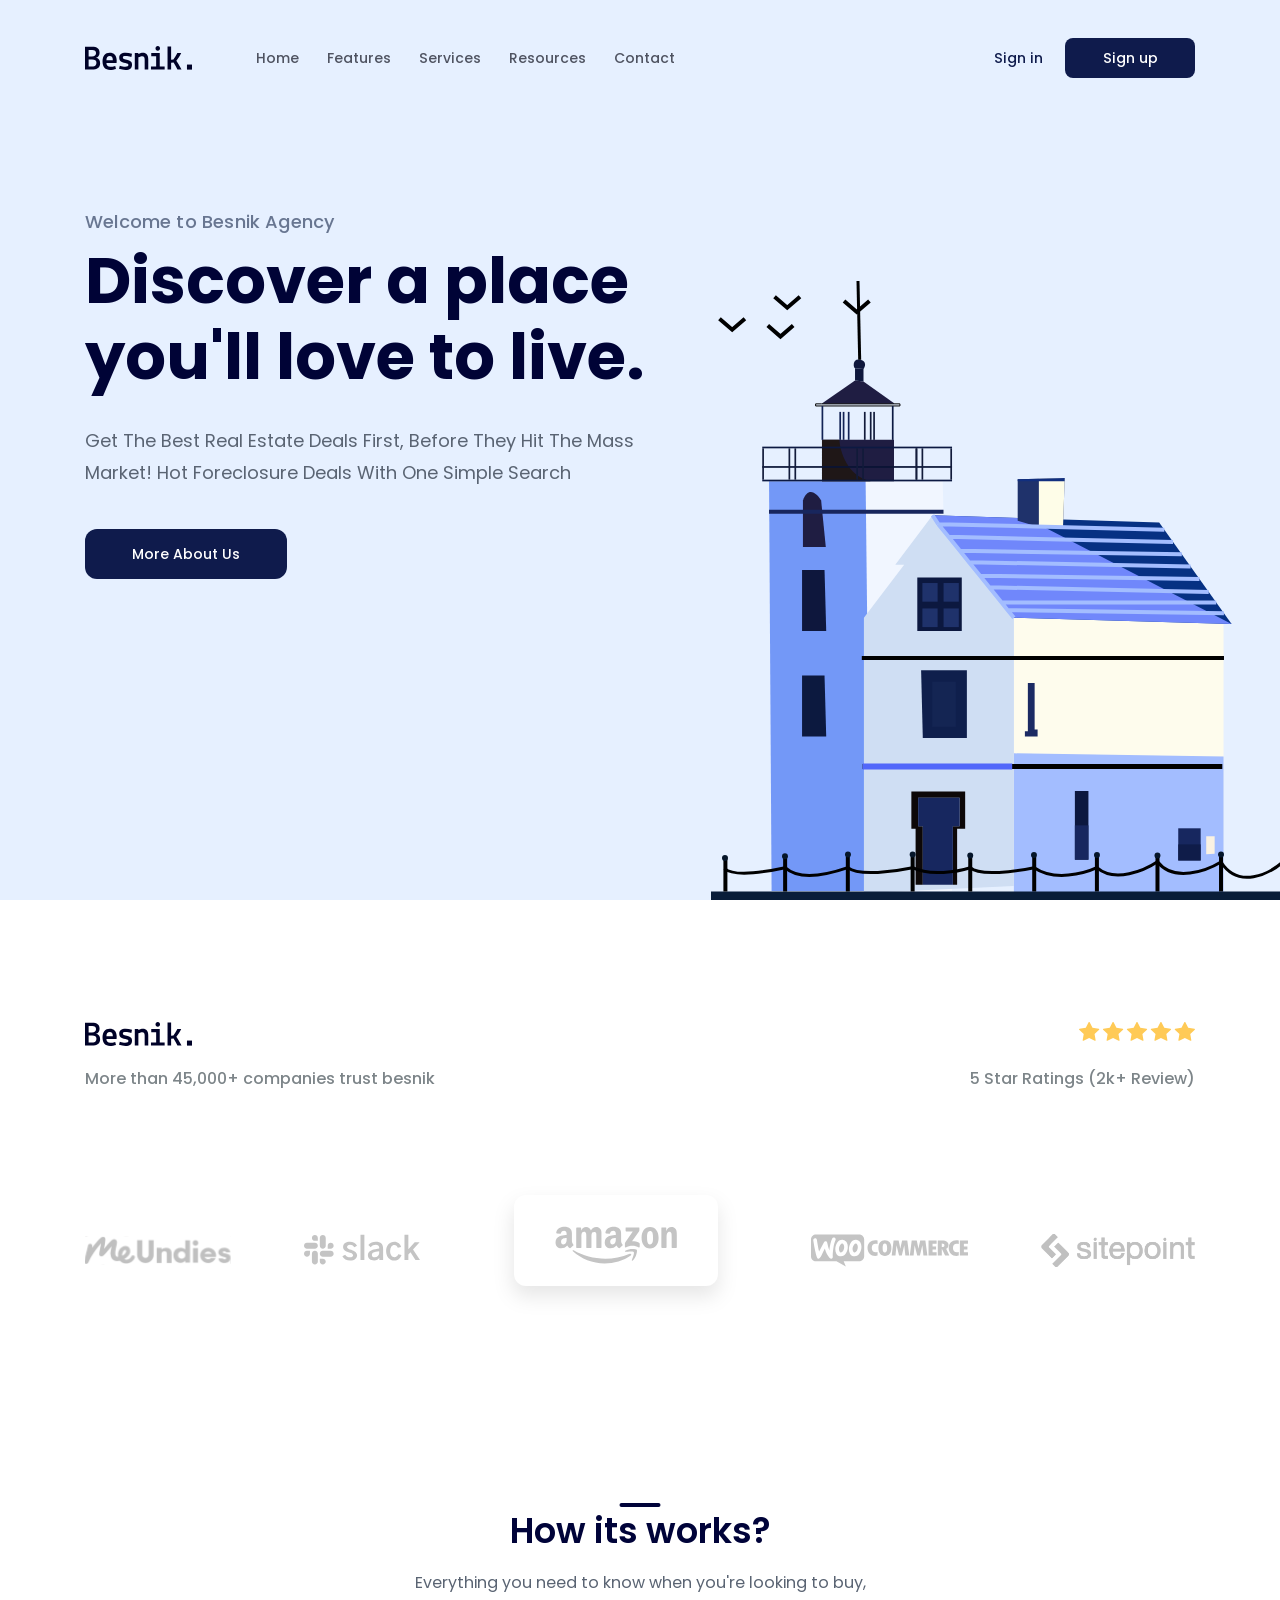
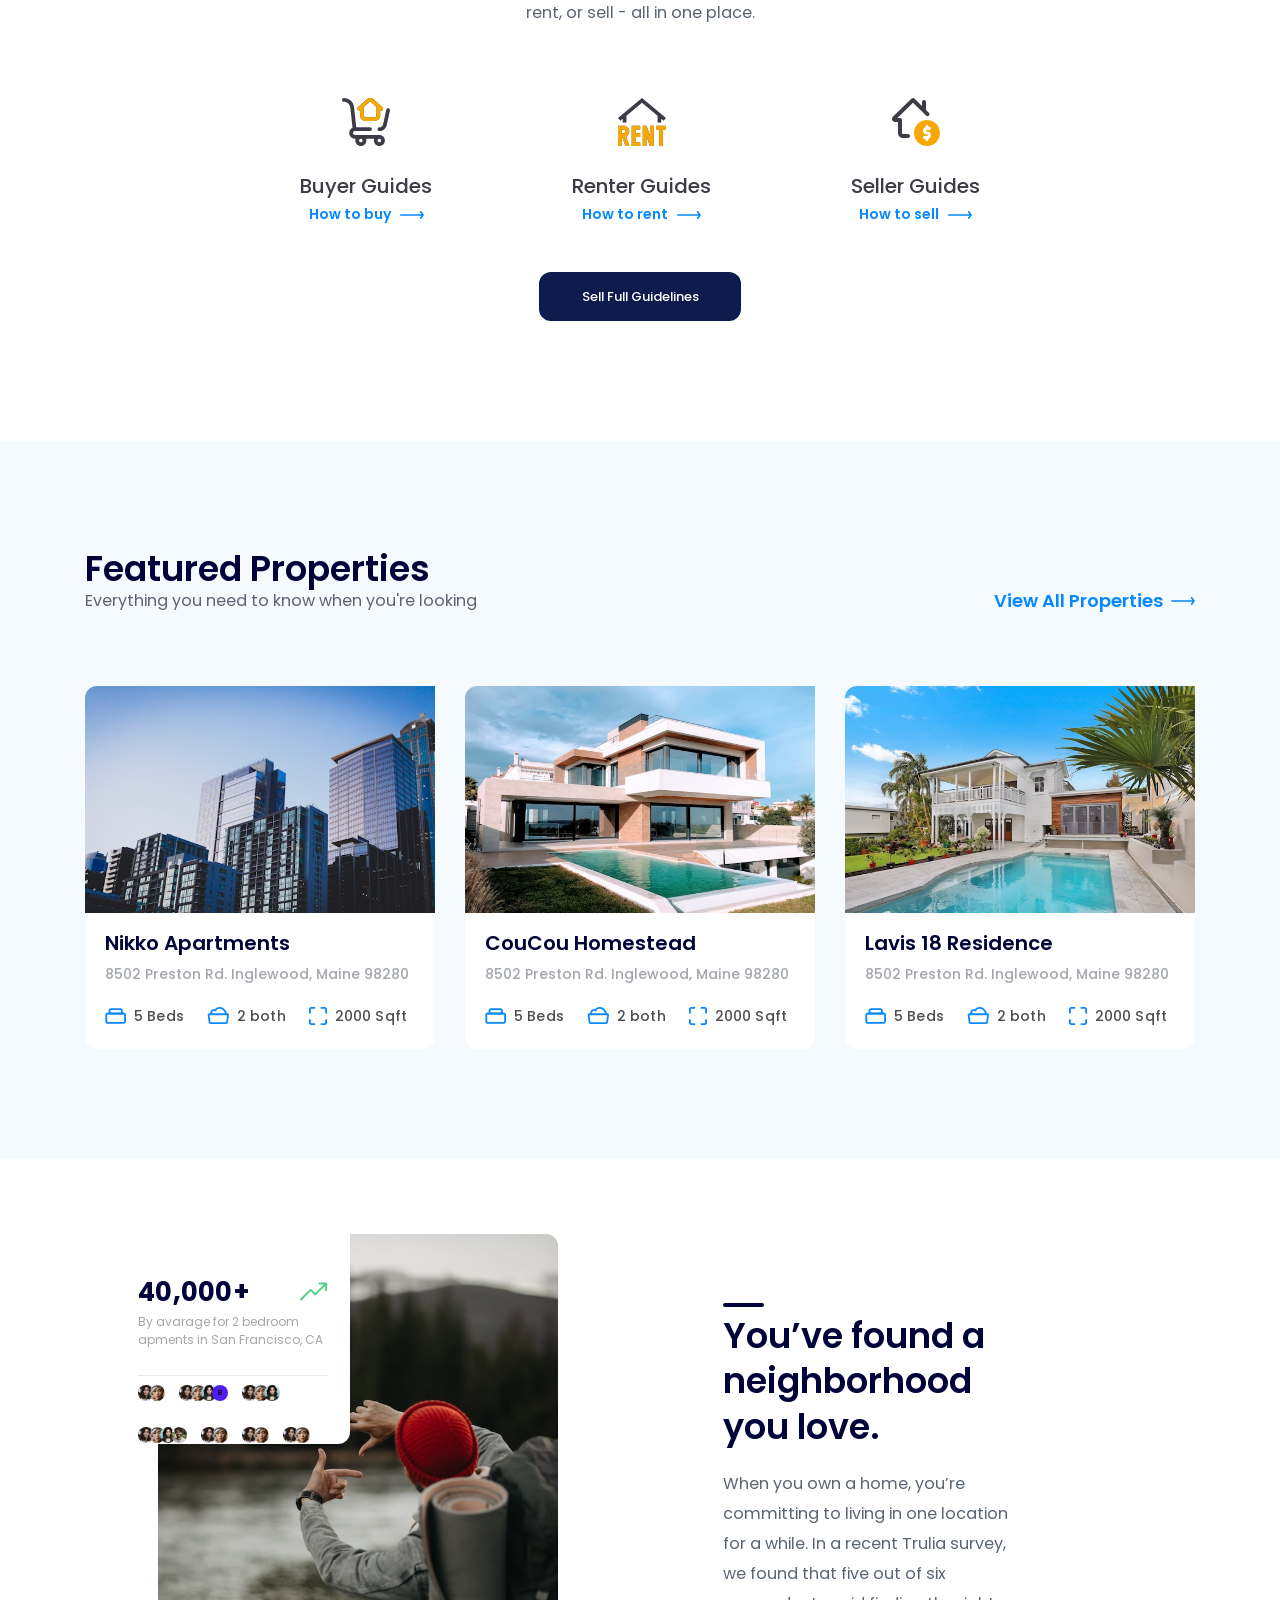
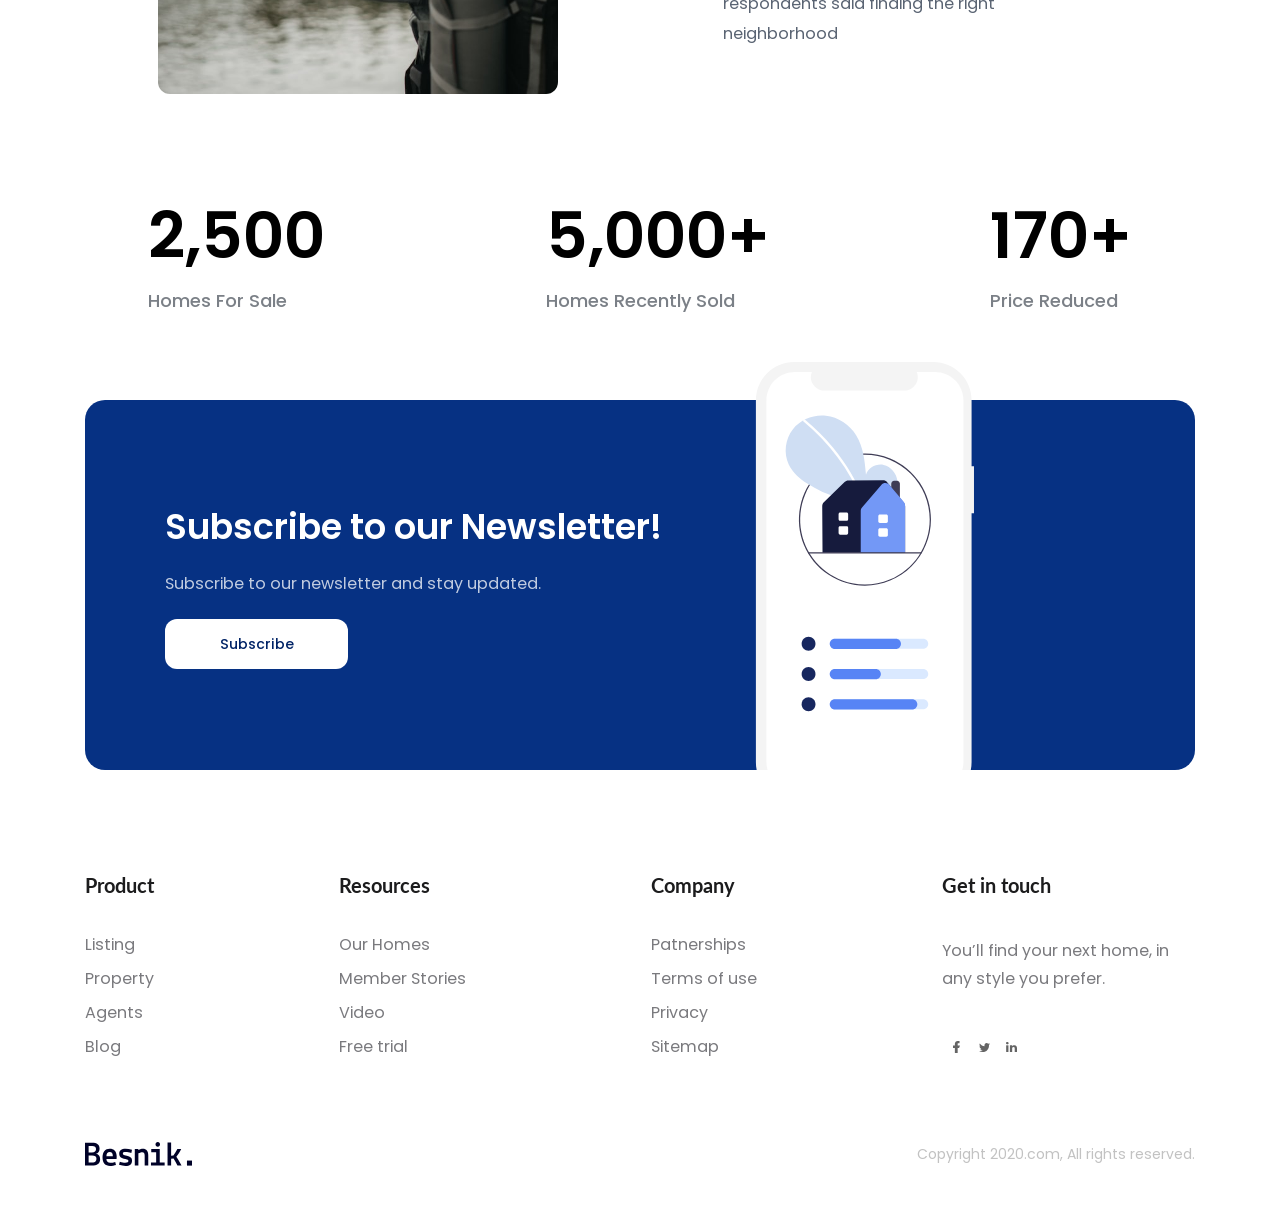
==== index.html @ aab3922f "first commit" ====
<!DOCTYPE html>
<html lang="en">
  <head>
    <meta charset="UTF-8" />
    <meta name="viewport" content="width=device-width, initial-scale=1.0" />
    <title>Project01</title>
    <!-- Reset CSS -->
    <link rel="stylesheet" href="./assets/css/reset.css" />
    <!-- Embed fonts -->
    <link rel="preconnect" href="https://fonts.googleapis.com" />
    <link rel="preconnect" href="https://fonts.gstatic.com" crossorigin />
    <link
      href="https://fonts.googleapis.com/css2?family=Lato:wght@700&display=swap"
      rel="stylesheet"
    />
    <link rel="stylesheet" href="./assets/fonts/stylesheet.css" />
    <!-- Styles -->
    <link rel="stylesheet" href="./assets/css/styles.css" />
  </head>
  <body>
    <main style>
      <!-- header -->
      <header class="header">
        <div class="content">
          <nav class="navbar">
            <!-- Logo -->
            <img src="./assets/img/logo.svg" alt="Besnik." />
            <!-- Navigation -->
            <ul>
              <li><a href="#!">Home</a></li>
              <li><a href="#!">Features</a></li>
              <li><a href="#!">Services</a></li>
              <li><a href="#!">Resources</a></li>
              <li><a href="#!">Contact</a></li>
            </ul>
            <!-- Action -->
            <div class="action">
              <a href="#!" class="action-link">Sign in</a>
              <a href="#!" class="btn action-btn">Sign up</a>
            </div>
          </nav>
          <div class="hero">
            <div class="info">
              <p class="sub-title">Welcome to Besnik Agency</p>
              <h1 class="title">Discover a place you'll love to live.</h1>
              <p class="desc">
                get the best real estate deals first, before they hit the mass
                market! Hot foreclosure deals with one simple search
              </p>
              <!-- call to action -->
              <a href="#!" class="btn hero-cta">More About Us</a>
            </div>
            <img
              src="assets/img/house illustration.svg"
              alt="Discover a place you'll love to live."
              class="hero-img"
            />
          </div>
        </div>
      </header>
      <!-- Clients -->
      <div class="clients">
        <div class="content">
          <div class="row">
            <!-- Logo -->
            <img src="assets/img/logo.svg" alt="Bensik." />

            <!-- Stars -->
            <div class="stars">
              <img src="assets/img/Star.svg" alt="Star" />
            </div>
          </div>
          <div class="row row-desc">
            <p class="desc">More than 45,000+ companies trust besnik</p>
            <p class="desc">5 Star Ratings (2k+ Review)</p>
          </div>
          <div class="images">
            <img src="assets/img/client-1.svg" alt="client 1" />
            <img src="assets/img/client-2.svg" alt="client 2" />
            <img src="assets/img/client-3.svg" alt="client 3" />
            <img src="assets/img/client-4.svg" alt="client 4" />
            <img src="assets/img/client-5.svg" alt="client 5" />
          </div>
        </div>
      </div>
      <!-- Guides -->
      <div class="guides">
        <div class="content">
          <h2 class="sub-title">How its works?</h2>
          <p class="desc">
            Everything you need to know when you're looking to buy, rent, or
            sell - all in one place.
          </p>
          <!-- List guides -->
          <ul class="list-guide">
            <li class="guide-item">
              <img src="assets/img/buyer.svg" alt="Buyer" class="icon" />
              <h3 class="title">Buyer Guides</h3>
              <a href="" class="link">
                <span>How to buy</span>
                <img
                  src="assets/img/arrow-right.svg"
                  alt="Arrow right"
                  class="arrow"
                />
              </a>
            </li>
            <li class="guide-item">
              <img src="assets/img/renter.svg" alt="Renter" class="icon" />
              <h3 class="title">Renter Guides</h3>
              <a href="" class="link">
                <span>How to rent</span>
                <img
                  src="assets/img/arrow-right.svg"
                  alt="Arrow right"
                  class="arrow"
                />
              </a>
            </li>
            <li class="guide-item">
              <img src="assets/img/seller.svg" alt="Seller" class="icon" />
              <h3 class="title">Seller Guides</h3>
              <a href="" class="link">
                <span>How to sell</span>
                <img
                  src="assets/img/arrow-right.svg"
                  alt="Arrow right"
                  class="arrow"
                />
              </a>
            </li>
          </ul>
          <!-- call to action -->
          <div class="guide-cta">
            <a href="#!" class="btn">Sell Full Guidelines</a>
          </div>
        </div>
      </div>
      <!-- Featured -->
      <div class="feature">
        <div class="content">
          <header>
            <h2 class="sub-title">Featured Properties</h2>
            <div class="row">
              <p class="desc">
                Everything you need to know when you're looking
              </p>
              <a href="#!" class="link">
                <span>View All Properties</span>
                <img
                  src="assets/img/arrow-right.svg"
                  alt="Arrow right"
                  class="arrow"
                />
              </a>
            </div>
          </header>
          <div class="list">
            <!-- Featured item 1 -->
            <div class="item">
              <a href="#!">
                <img
                  src="assets/img/feature-1.jpg"
                  alt="Nikko Apartments"
                  class="thumb"
                />
              </a>
              <div class="body">
                <h3 class="title"><a href="#!">Nikko Apartments</a></h3>
                <p class="desc">8502 Preston Rd. Inglewood, Maine 98280</p>
                <div class="info">
                  <img src="assets/img/beds.svg" alt="" class="icon" />
                  <span class="label">5 Beds </span>

                  <img src="assets/img/boths.svg" alt="" class="icon" />
                  <span class="label">2 both </span>

                  <img src="assets/img/sqft.svg" alt="" class="icon" />
                  <span class="label">2000 Sqft </span>
                </div>
              </div>
            </div>
            <!-- Featured item 2 -->
            <div class="item">
              <a href="#!">
                <img
                  src="assets/img/feature-2.jpg"
                  alt="CouCou Homestead"
                  class="thumb"
                />
              </a>
              <div class="body">
                <h3 class="title"><a href="line-clamp">CouCou Homestead</a></h3>
                <p class="desc line-clamp" style="--line-clamp: 3">
                  8502 Preston Rd. Inglewood, Maine 98280
                </p>
                <div class="info">
                  <img src="assets/img/beds.svg" alt="" class="icon" />
                  <span class="label">5 Beds </span>

                  <img src="assets/img/boths.svg" alt="" class="icon" />
                  <span class="label">2 both </span>

                  <img src="assets/img/sqft.svg" alt="" class="icon" />
                  <span class="label">2000 Sqft </span>
                </div>
              </div>
            </div>
            <!-- Featured item 3 -->
            <div class="item">
              <a href="#!">
                <img
                  src="assets/img/feature-3.jpg"
                  alt="Lavis 18 Residence"
                  class="thumb"
                />
              </a>
              <div class="body">
                <h3 class="title"><a href="#!">Lavis 18 Residence</a></h3>
                <p class="desc">8502 Preston Rd. Inglewood, Maine 98280</p>
                <div class="info">
                  <img src="assets/img/beds.svg" alt="" class="icon" />
                  <span class="label">5 Beds </span>

                  <img src="assets/img/boths.svg" alt="" class="icon" />
                  <span class="label">2 both </span>

                  <img src="assets/img/sqft.svg" alt="" class="icon" />
                  <span class="label">2000 Sqft </span>
                </div>
              </div>
            </div>
          </div>
        </div>
      </div>
      <!-- Stats -->
      <div class="stats">
        <div class="content">
          <div class="row">
            <div class="img-block">
              <img
                class="image"
                src="assets/img/stats-img.jpg"
                alt="You’ve found a neighborhood you love."
              />

              <!-- Trend -->
              <div class="stats-trend">
                <div class="row">
                  <strong class="value">40,000+</strong>
                  <img
                    src="./assets/img/arrow-trend-up.svg"
                    alt=""
                    class="icon"
                  />
                </div>
                <p class="desc">
                  By avarage for 2 bedroom apments in San Francisco, CA
                </p>
                <div class="separate">
                  <div class="avatar-block">
                    <div class="avatar-group">
                      <img
                        src="assets/img/avatar-1.jpg"
                        alt=""
                        class="avatar"
                      />
                      <img
                        src="assets/img/avatar-2.jpg"
                        alt=""
                        class="avatar"
                      />
                    </div>
                    <div class="avatar-group">
                      <img
                        src="assets/img/avatar-1.jpg"
                        alt=""
                        class="avatar"
                      />
                      <img
                        src="assets/img/avatar-2.jpg"
                        alt=""
                        class="avatar"
                      />
                      <img
                        src="assets/img/avatar-3.jpg"
                        alt=""
                        class="avatar"
                      />
                      <div class="avatar avatar-1">B</div>
                    </div>
                    <div class="avatar-group">
                      <img
                        src="assets/img/avatar-1.jpg"
                        alt=""
                        class="avatar"
                      />
                      <img
                        src="assets/img/avatar-2.jpg"
                        alt=""
                        class="avatar"
                      />
                      <img
                        src="assets/img/avatar-3.jpg"
                        alt=""
                        class="avatar"
                      />
                    </div>
                    <div class="avatar-group">
                      <img
                        src="assets/img/avatar-1.jpg"
                        alt=""
                        class="avatar"
                      />
                      <img
                        src="assets/img/avatar-2.jpg"
                        alt=""
                        class="avatar"
                      />
                      <img
                        src="assets/img/avatar-3.jpg"
                        alt=""
                        class="avatar"
                      />
                      <img
                        src="assets/img/avatar-4.jpg"
                        alt=""
                        class="avatar"
                      />
                    </div>
                    <div class="avatar-group">
                      <img
                        src="assets/img/avatar-1.jpg"
                        alt=""
                        class="avatar"
                      />
                      <img
                        src="assets/img/avatar-2.jpg"
                        alt=""
                        class="avatar"
                      />
                    </div>
                    <div class="avatar-group">
                      <img
                        src="assets/img/avatar-1.jpg"
                        alt=""
                        class="avatar"
                      />
                      <img
                        src="assets/img/avatar-2.jpg"
                        alt=""
                        class="avatar"
                      />
                    </div>
                    <div class="avatar-group">
                      <img
                        src="assets/img/avatar-1.jpg"
                        alt=""
                        class="avatar"
                      />
                      <img
                        src="assets/img/avatar-2.jpg"
                        alt=""
                        class="avatar"
                      />
                    </div>
                  </div>
                </div>
              </div>
            </div>
            <div class="info">
              <h2 class="sub-title">You’ve found a neighborhood you love.</h2>
              <p class="desc">
                When you own a home, you’re committing to living in one location
                for a while. In a recent Trulia survey, we found that five out
                of six respondents said finding the right neighborhood
              </p>
            </div>
          </div>
          <div class="row row-qty">
            <div class="qty-item">
              <strong class="qty">2,500</strong>
              <p class="qty-desc">Homes For Sale</p>
            </div>
            <div class="qty-item">
              <strong class="qty">5,000+</strong>
              <p class="qty-desc">Homes Recently Sold</p>
            </div>
            <div class="qty-item">
              <strong class="qty">170+</strong>
              <p class="qty-desc">Price Reduced</p>
            </div>
          </div>
        </div>
      </div>
      <!-- Subscription -->
      <div class="subscription">
        <div class="content">
          <div class="body">
            <div class="info">
              <h2 class="sub-title line-clamp">Subscribe to our Newsletter!</h2>
              <p class="desc line-clamp" style="--line-clamp: 3">
                Subscribe to our newsletter and stay updated.
              </p>
              <a href="#!" class="btn">Subscribe</a>
            </div>
            <img
              src="./assets/img/newletter.svg"
              alt="Subscribe to our Newsletter!"
              class="image"
            />
          </div>
        </div>
      </div>
      <!-- Footer -->
      <footer class="footer">
        <div class="content">
          <div class="row row-top">
            <!-- Product column -->
            <div class="column">
              <h3 class="heading">Product</h3>
              <ul class="list">
                <li class="item">
                  <a href="#!">Listing</a>
                </li>
                <li class="item">
                  <a href="#!">Property</a>
                </li>
                <li class="item">
                  <a href="#!">Agents</a>
                </li>
                <li class="item">
                  <a href="#!">Blog</a>
                </li>
              </ul>
            </div>

            <!-- Resources column -->
            <div class="column">
              <h3 class="heading">Resources</h3>
              <ul class="list">
                <li class="item">
                  <a href="#!">Our Homes</a>
                </li>
                <li class="item">
                  <a href="#!">Member Stories</a>
                </li>
                <li class="item">
                  <a href="#!">Video</a>
                </li>
                <li class="item">
                  <a href="#!">Free trial</a>
                </li>
              </ul>
            </div>

            <!-- Company column -->
            <div class="column">
              <h3 class="heading">Company</h3>
              <ul class="list">
                <li class="item">
                  <a href="#!">Patnerships</a>
                </li>
                <li class="item">
                  <a href="#!">Terms of use</a>
                </li>
                <li class="item">
                  <a href="#!">Privacy</a>
                </li>
                <li class="item">
                  <a href="#!">Sitemap</a>
                </li>
              </ul>
            </div>

            <!-- Get in touch column -->
            <div class="column">
              <h3 class="heading">Get in touch</h3>
              <p class="desc">
                You’ll find your next home, in any style you prefer.
              </p>
              <div class="social">
                <a href="#!" class="social-link">
                  <img src="./assets/img/facebook.svg" alt="" />
                </a>
                <a href="#!" class="social-link">
                  <img src="./assets/img/twitter.svg" alt="" />
                </a>
                <a href="#!" class="social-link">
                  <img src="./assets/img/linkedin.svg" alt="" />
                </a>
              </div>
            </div>
          </div>
          <div class="row row-bottom">
            <img src="./assets/img/logo.svg" alt="Besnik." class="logo" />
            <p class="copyright">Copyright 2020.com, All rights reserved.</p>
          </div>
        </div>
      </footer>
    </main>
  </body>
</html>
---- assets/fonts/stylesheet.css ----
/* ====================  Poppins  ====================== */
@font-face {
  font-family: "Poppins";
  src: url("Poppins/Poppins-Black.woff2") format("woff2"),
    url("Poppins/Poppins-Black.woff") format("woff");
  font-weight: 900;
  font-style: normal;
  font-display: swap;
}

@font-face {
  font-family: "Poppins";
  src: url("Poppins/Poppins-ExtraBold.woff2") format("woff2"),
    url("Poppins/Poppins-ExtraBold.woff") format("woff");
  font-weight: bold;
  font-style: normal;
  font-display: swap;
}

@font-face {
  font-family: "Poppins";
  src: url("Poppins/Poppins-Bold.woff2") format("woff2"),
    url("Poppins/Poppins-Bold.woff") format("woff");
  font-weight: bold;
  font-style: normal;
  font-display: swap;
}

@font-face {
  font-family: "Poppins";
  src: url("Poppins/Poppins-BoldItalic.woff2") format("woff2"),
    url("Poppins/Poppins-BoldItalic.woff") format("woff");
  font-weight: bold;
  font-style: italic;
  font-display: swap;
}

@font-face {
  font-family: "Poppins";
  src: url("Poppins/Poppins-BlackItalic.woff2") format("woff2"),
    url("Poppins/Poppins-BlackItalic.woff") format("woff");
  font-weight: 900;
  font-style: italic;
  font-display: swap;
}

@font-face {
  font-family: "Poppins";
  src: url("Poppins/Poppins-ExtraLight.woff2") format("woff2"),
    url("Poppins/Poppins-ExtraLight.woff") format("woff");
  font-weight: 200;
  font-style: normal;
  font-display: swap;
}

@font-face {
  font-family: "Poppins";
  src: url("Poppins/Poppins-ExtraBoldItalic.woff2") format("woff2"),
    url("Poppins/Poppins-ExtraBoldItalic.woff") format("woff");
  font-weight: bold;
  font-style: italic;
  font-display: swap;
}

@font-face {
  font-family: "Poppins";
  src: url("Poppins/Poppins-ExtraLightItalic.woff2") format("woff2"),
    url("Poppins/Poppins-ExtraLightItalic.woff") format("woff");
  font-weight: 200;
  font-style: italic;
  font-display: swap;
}

@font-face {
  font-family: "Poppins";
  src: url("Poppins/Poppins-Italic.woff2") format("woff2"),
    url("Poppins/Poppins-Italic.woff") format("woff");
  font-weight: normal;
  font-style: italic;
  font-display: swap;
}

@font-face {
  font-family: "Poppins";
  src: url("Poppins/Poppins-Medium.woff2") format("woff2"),
    url("Poppins/Poppins-Medium.woff") format("woff");
  font-weight: 500;
  font-style: normal;
  font-display: swap;
}

@font-face {
  font-family: "Poppins";
  src: url("Poppins/Poppins-Light.woff2") format("woff2"),
    url("Poppins/Poppins-Light.woff") format("woff");
  font-weight: 300;
  font-style: normal;
  font-display: swap;
}

@font-face {
  font-family: "Poppins";
  src: url("Poppins/Poppins-LightItalic.woff2") format("woff2"),
    url("Poppins/Poppins-LightItalic.woff") format("woff");
  font-weight: 300;
  font-style: italic;
  font-display: swap;
}

@font-face {
  font-family: "Poppins";
  src: url("Poppins/Poppins-MediumItalic.woff2") format("woff2"),
    url("Poppins/Poppins-MediumItalic.woff") format("woff");
  font-weight: 500;
  font-style: italic;
  font-display: swap;
}

@font-face {
  font-family: "Poppins";
  src: url("Poppins/Poppins-Regular.woff2") format("woff2"),
    url("Poppins/Poppins-Regular.woff") format("woff");
  font-weight: normal;
  font-style: normal;
  font-display: swap;
}

@font-face {
  font-family: "Poppins";
  src: url("Poppins/Poppins-Thin.woff2") format("woff2"),
    url("Poppins/Poppins-Thin.woff") format("woff");
  font-weight: 100;
  font-style: normal;
  font-display: swap;
}

@font-face {
  font-family: "Poppins";
  src: url("Poppins/Poppins-SemiBoldItalic.woff2") format("woff2"),
    url("Poppins/Poppins-SemiBoldItalic.woff") format("woff");
  font-weight: 600;
  font-style: italic;
  font-display: swap;
}

@font-face {
  font-family: "Poppins";
  src: url("Poppins/Poppins-SemiBold.woff2") format("woff2"),
    url("Poppins/Poppins-SemiBold.woff") format("woff");
  font-weight: 600;
  font-style: normal;
  font-display: swap;
}

@font-face {
  font-family: "Poppins";
  src: url("Poppins/Poppins-ThinItalic.woff2") format("woff2"),
    url("Poppins/Poppins-ThinItalic.woff") format("woff");
  font-weight: 100;
  font-style: italic;
  font-display: swap;
}
---- assets/css/styles.css ----
* {
  box-shadow: border-box;
}
:root {
  --primary-color: #0f1b4c;
}
html {
  font-size: 62.5%;
}
body {
  font-size: 1.6rem;
  font-family: "Poppins", sans-serif;
}
/* Common */
a {
  text-decoration: none;
}
.content {
  width: 1110px;
  max-width: calc(100% - 48px);
  margin-left: auto;
  margin-right: auto;
}
.btn {
  display: inline-block;
  min-width: 98px;
  padding: 18px 16px;
  background: var(--primary-color);
  border-radius: 12px;
  font-weight: 500;
  font-size: 1.4rem;
  text-align: center;
  color: #ffffff;
}
.btn:hover {
  opacity: 0.9;
}
.line-clamp {
  display: -webkit-box;
  -webkit-line-clamp: var(--line-clamp, 2);
  -webkit-box-orient: vertical;
  overflow: hidden;
}
/* ==========  Header  ========== */
.header {
  position: relative;
  background: #e6f0ff;
  height: 100vh;
}
.navbar {
  display: flex;
  align-items: center;
  padding-top: 38px;
}
.navbar ul {
  display: flex;
  margin-left: 50px;
}
.navbar .action {
  margin-left: auto;
}
.navbar ul a {
  font-size: 1.4rem;
  font-weight: 500;
  color: #4f5361;
  padding: 8px 1.4rem;
}
.navbar ul a:hover {
  text-decoration: underline;
}
.navbar .action-link {
  font-size: 1.4rem;
  font-weight: 500;
  color: var(--primary-color);
}
.navbar .action-btn {
  padding: 13px 16px;
  margin-left: 18px;
  border-radius: 8px;
}
.hero {
  margin-top: 130px;
}
.hero .info {
  width: 51%;
}
.hero .sub-title {
  color: #687691;
  font-size: 1.8rem;
  font-weight: 500;
  line-height: 1.5;
  letter-spacing: 0.01em;
}
.hero .title {
  margin-top: 8px;
  color: #000336;
  font-size: 6.4rem;
  font-weight: 700;
  line-height: 1.19;
}
.hero .desc {
  color: #5a6473;
  font-size: 1.8rem;
  font-weight: 400;
  line-height: 32px;
  text-transform: capitalize;
  margin-top: 30px;
}
.hero-cta {
  width: 170px;
  margin-top: 40px;
}
.hero-img {
  position: absolute;
  right: calc((100vw - 1110px) / 2 - 100px);
  bottom: 0;
}
/* Clients */
.clients {
  margin-top: 79px;
  padding: 43px 0 64px;
}
.clients .row {
  display: flex;
  justify-content: space-between;
}
.clients .desc {
  color: #7d8589;
  font-size: 1.6rem;
  font-weight: 500;
  line-height: 1.25; /* 125% */
}
.clients .row-desc {
  margin-top: 23px;
}
.clients .images {
  display: flex;
  justify-content: space-between;
  margin-top: 96px;
}
/* ========== Guides ========== */
.guides {
  margin-top: 40px;
  padding: 93px 0 79px;
}
.guides .sub-title {
  position: relative;
  color: #000339;
  text-align: center;
  font-size: 3.5rem;
  font-weight: 600;
  line-height: 1; /* 100% */
}
.guides .sub-title::before {
  position: absolute;
  top: -10px;
  left: 50%;
  transform: translateX(-50%);
  content: "";
  display: inline-block;
  width: 41px;
  height: 4px;
  border-radius: 12px;
  background: #000339;
}
.guides .desc {
  width: 459px;
  max-width: 100%;
  margin: 20px auto 0;
  font-weight: 400;
  font-size: 1.6rem;
  line-height: 1.88;
  text-align: center;
  color: #5a6473;
}
.list-guide {
  display: flex;
  justify-content: center;
  margin-top: 70px;
}
.guide-item {
  margin: 0 70px;
  text-align: center;
}
.guide-item .title {
  font-size: 2rem;
  margin-top: 26px;
  font-weight: 500;
  line-height: 1.1; /* 110% */
  color: #3b3c45;
}
.guide-item .link {
  display: inline-block;
  margin-top: 10px;
  font-size: 1.4rem;
  font-weight: 600;
  color: #0689ff;
}
.guide-item .arrow {
  margin-left: 6px;
}
.guide-cta {
  margin-top: 50px;
  display: flex;
  justify-content: center;
}
.guide-cta .btn {
  font-size: 1.3rem;
  font-weight: 500;
  min-width: 170px;
}

/* ========== Featured ========== */
.feature {
  margin-top: 41px;
  padding: 110px 0;
  background-color: #f5fafe;
}
.feature .sub-title {
  color: #000339;
  font-size: 3.5rem;
  font-weight: 600;
  line-height: 1;
}
.feature .row {
  display: flex;
  justify-content: space-between;
}
.feature .row .desc {
  color: #5a6473;
  font-size: 1.6rem;
  font-weight: 400;
  line-height: 1.88; /* 187.5% */
}
.feature .link {
  display: flex;
  align-items: center;
  color: #0689ff;
  font-size: 1.8rem;
  font-weight: 600;
}
.feature .link .arrow {
  margin-left: 8px;
}
.feature .list {
  gap: 30px;
  display: flex;
  margin-top: 70px;
}
.feature .item {
  background-color: #fff;
  flex: 1;
  border-radius: 12px;
}
.feature .item .thumb {
  width: 100%;
  height: 227px;
  object-fit: cover;
  border-top-left-radius: 12px;
}
.feature .item .body {
  padding: 17px 20px 24px;
}
.feature .item .title a {
  color: #000339;
  font-size: 2rem;
  font-weight: 600;
  line-height: 1;
}
.feature .item .desc {
  color: #a3a6ab;
  font-size: 1.4rem;
  font-weight: 500;
  line-height: 1.5;
  margin-top: 11px;
}
.feature .item .info {
  display: flex;
  align-items: center;
  margin-top: 21px;
}
.feature .item .icon {
  margin-left: 23px;
}
.feature .item .icon:nth-child(1) {
  margin-left: 0;
}
.feature .item .label {
  margin-left: 8px;
  color: #4d4d52;
  font-size: 1.4rem;
  font-weight: 500;
  letter-spacing: 0.01em;
}
/* ========== Stats ========== */
.stats {
  margin-top: 75px;
}
.stats .content {
  width: 1048px;
}
.stats .row {
  display: flex;
}
.stats .img-block,
.stats .info {
  width: 50%;
}
.stats .img-block {
  position: relative;
}
.stats .info {
  padding: 79px 0 0 165px;
}
.stats-trend {
  position: absolute;
  top: 0;
  left: 0;
  width: 190px;
  padding: 45px 22px 40px;
  border-radius: 0px 0px 12px 12px;
  background-color: #fff;
  height: 125px;
}
.stats-trend .value {
  font-weight: 700;
  font-size: 2.6rem;
  letter-spacing: 0.01em;
  color: #000339;
}
.stats-trend .icon {
  margin-left: auto;
}
.stats-trend .desc {
  margin-top: 8px;
  font-weight: 400;
  font-size: 1.2rem;
  line-height: 1.5;
  color: #a7a7a7;
}
.stats-trend .separate {
  height: 1px;
  margin-top: 25px;
  background: #e9e9e9;
}
.stats .img-block .image {
  display: block;
  margin-left: auto;
  width: 400px;
  height: 460px;
  border-radius: 12px;
  object-fit: cover;
}
.stats .sub-title {
  position: relative;
  width: 269px;
  color: #000339;
  font-size: 3.5rem;
  font-weight: 600;
  line-height: 1.29; /* 128.571% */
}
.stats .sub-title::before {
  position: absolute;
  top: -10px;
  content: "";
  display: block;
  width: 41px;
  height: 4px;
  flex-shrink: 0;
  border-radius: 12px;
  background: #000339;
}
.stats .info .desc {
  margin-top: 20px;
  color: #5a6473;
  font-weight: 400;
  width: 309px;
  font-size: 1.6rem;
  line-height: 1.88;
}
.stats .avatar-block {
  margin-top: 26px;
  gap: 16px 14px;
  display: flex;
  flex-wrap: wrap;
}
.stats .avatar-group {
  display: flex;
}
.stats .avatar {
  margin-top: 10px;
  width: 16px;
  height: 16px;
  object-fit: cover;
  border-radius: 50%;
  margin-left: -5px;
}
.stats .avatar-1 {
  background-color: #4f1bee;
  text-align: center;
  font-size: 0.7rem;
  font-weight: 450;
  letter-spacing: -0.02px;
  line-height: 16px;
  text-align: center;
}
.stats .avatar:first-child {
  margin-left: 0;
}

.stats .row-qty {
  justify-content: space-between;
  margin-top: 110px;
  padding: 0 32px;
}

.stats .qty {
  font-weight: 600;
  font-size: 6.4rem;
  color: #000000;
}

.stats .qty-desc {
  margin-top: 24px;
  font-weight: 500;
  font-size: 1.8rem;
  color: #7b8087;
}
/* Subscription */
.subscription {
  margin-top: 90px;
}

.subscription .body {
  position: relative;
  display: flex;
  align-items: center;
  height: 370px;
  background: #063183;
  border-radius: 20px;
}

.subscription .info {
  width: 671px;
  padding: 0 80px;
}

.subscription .sub-title {
  font-weight: 600;
  font-size: 3.5rem;
  line-height: 1.5;
  color: #ffffff;
}

.subscription .desc {
  margin-top: 15px;
  font-weight: 400;
  font-size: 1.6rem;
  line-height: 1.88;
  color: #ffffff;
  opacity: 0.75;
}

.subscription .btn {
  margin-top: 20px;
  min-width: 151px;
  background: #fff;
  color: #002366;
}

.subscription .image {
  position: absolute;
  bottom: 0;
  right: 221px;
}
/* Footer */
.footer {
  margin-top: 55px;
  padding: 50px 0 58px;
}

.footer .row {
  display: flex;
}

.footer .row-top {
  gap: 185px;
}

.footer .heading {
  font-family: "Lato", sans-serif;
  font-weight: 700;
  font-size: 2rem;
  color: #1c1c1d;
}

.footer .list,
.footer .desc {
  margin-top: 42px;
}

.footer .item {
  margin-top: 18px;
}

.footer .item a,
.footer .desc {
  font-weight: 400;
  font-size: 1.6rem;
  color: #7a7a7e;
  white-space: nowrap;
}

.footer .desc {
  white-space: normal;
  line-height: 1.75;
}

.footer .social {
  display: flex;
  margin-top: 40px;
}

.footer .social-link {
  display: flex;
  align-items: center;
  justify-content: center;
  width: 28px;
  height: 28px;
  border-radius: 3px;
}

.footer .social-link:hover {
  background: #ebebeb;
}

.footer .row-bottom {
  display: flex;
  align-items: center;
  justify-content: space-between;
  margin-top: 81px;
}

.footer .copyright {
  font-weight: 400;
  font-size: 1.4rem;
  color: #c2c2c2;
}
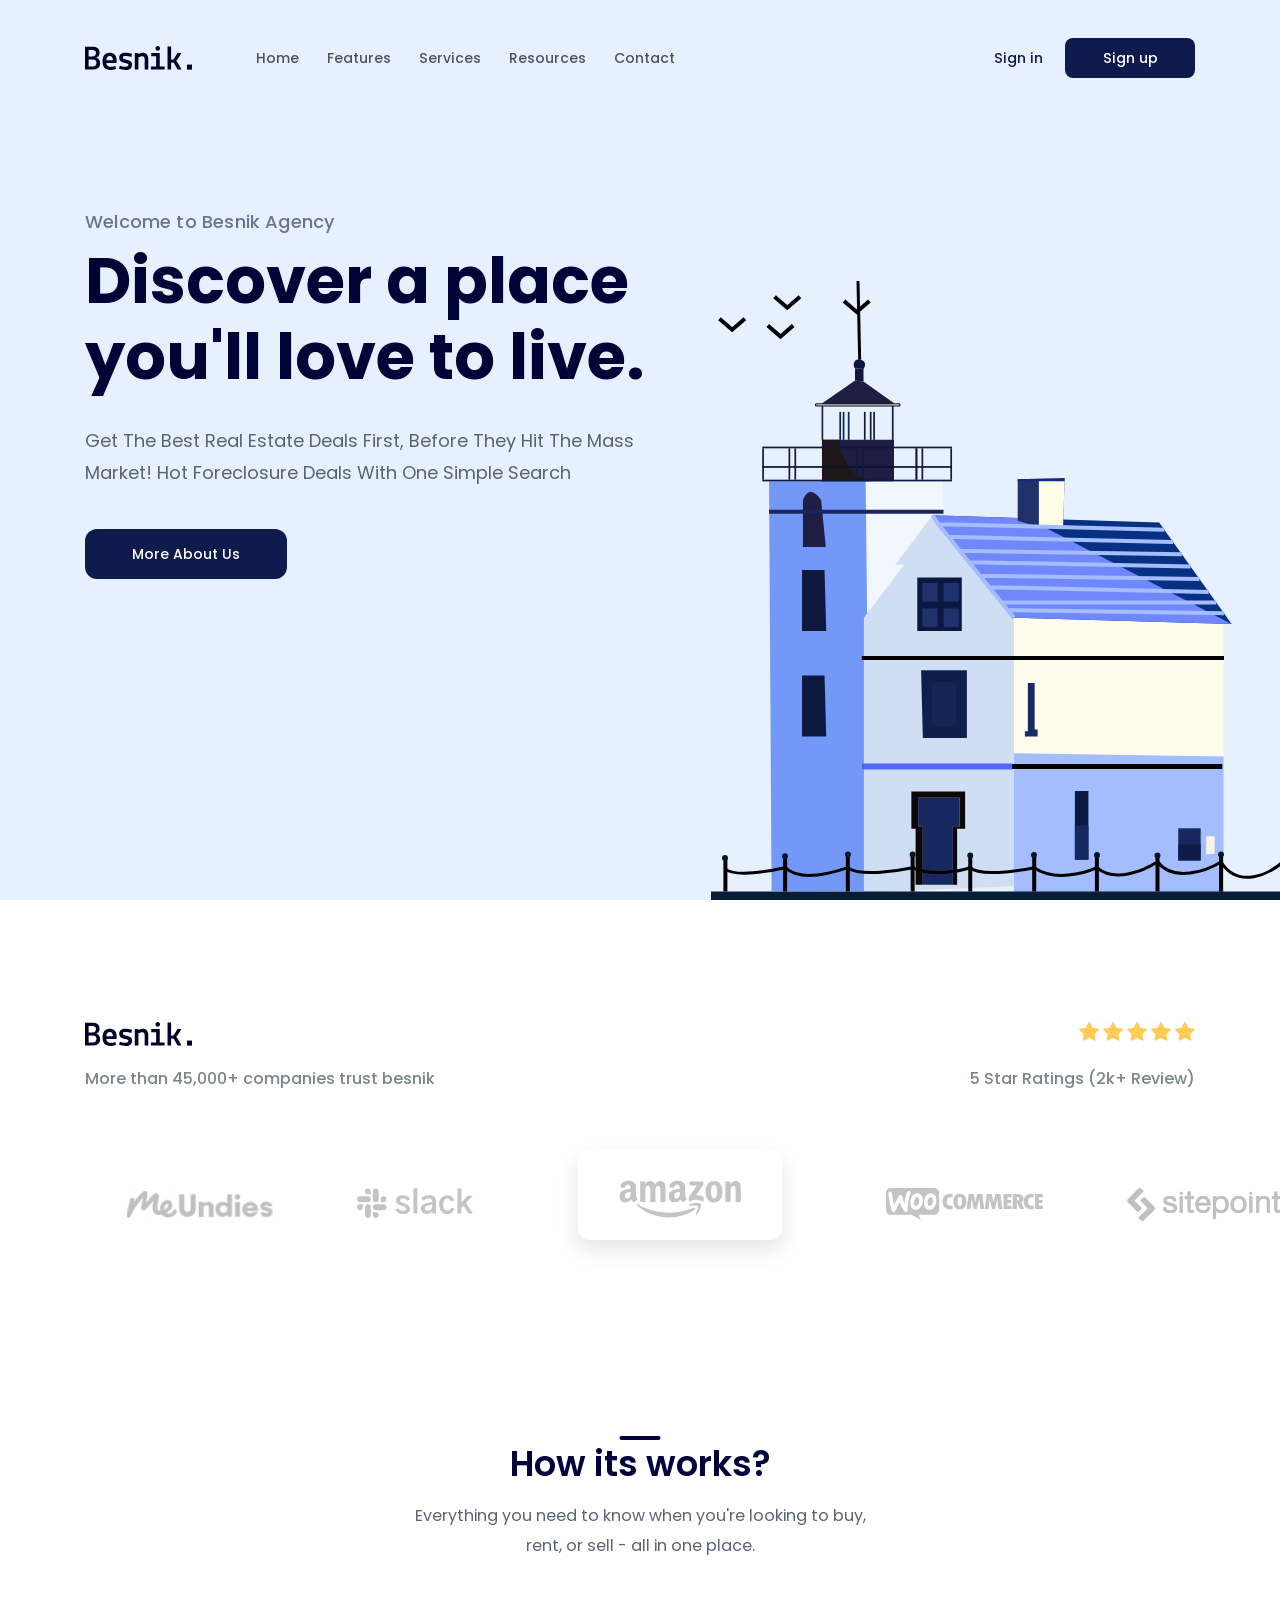
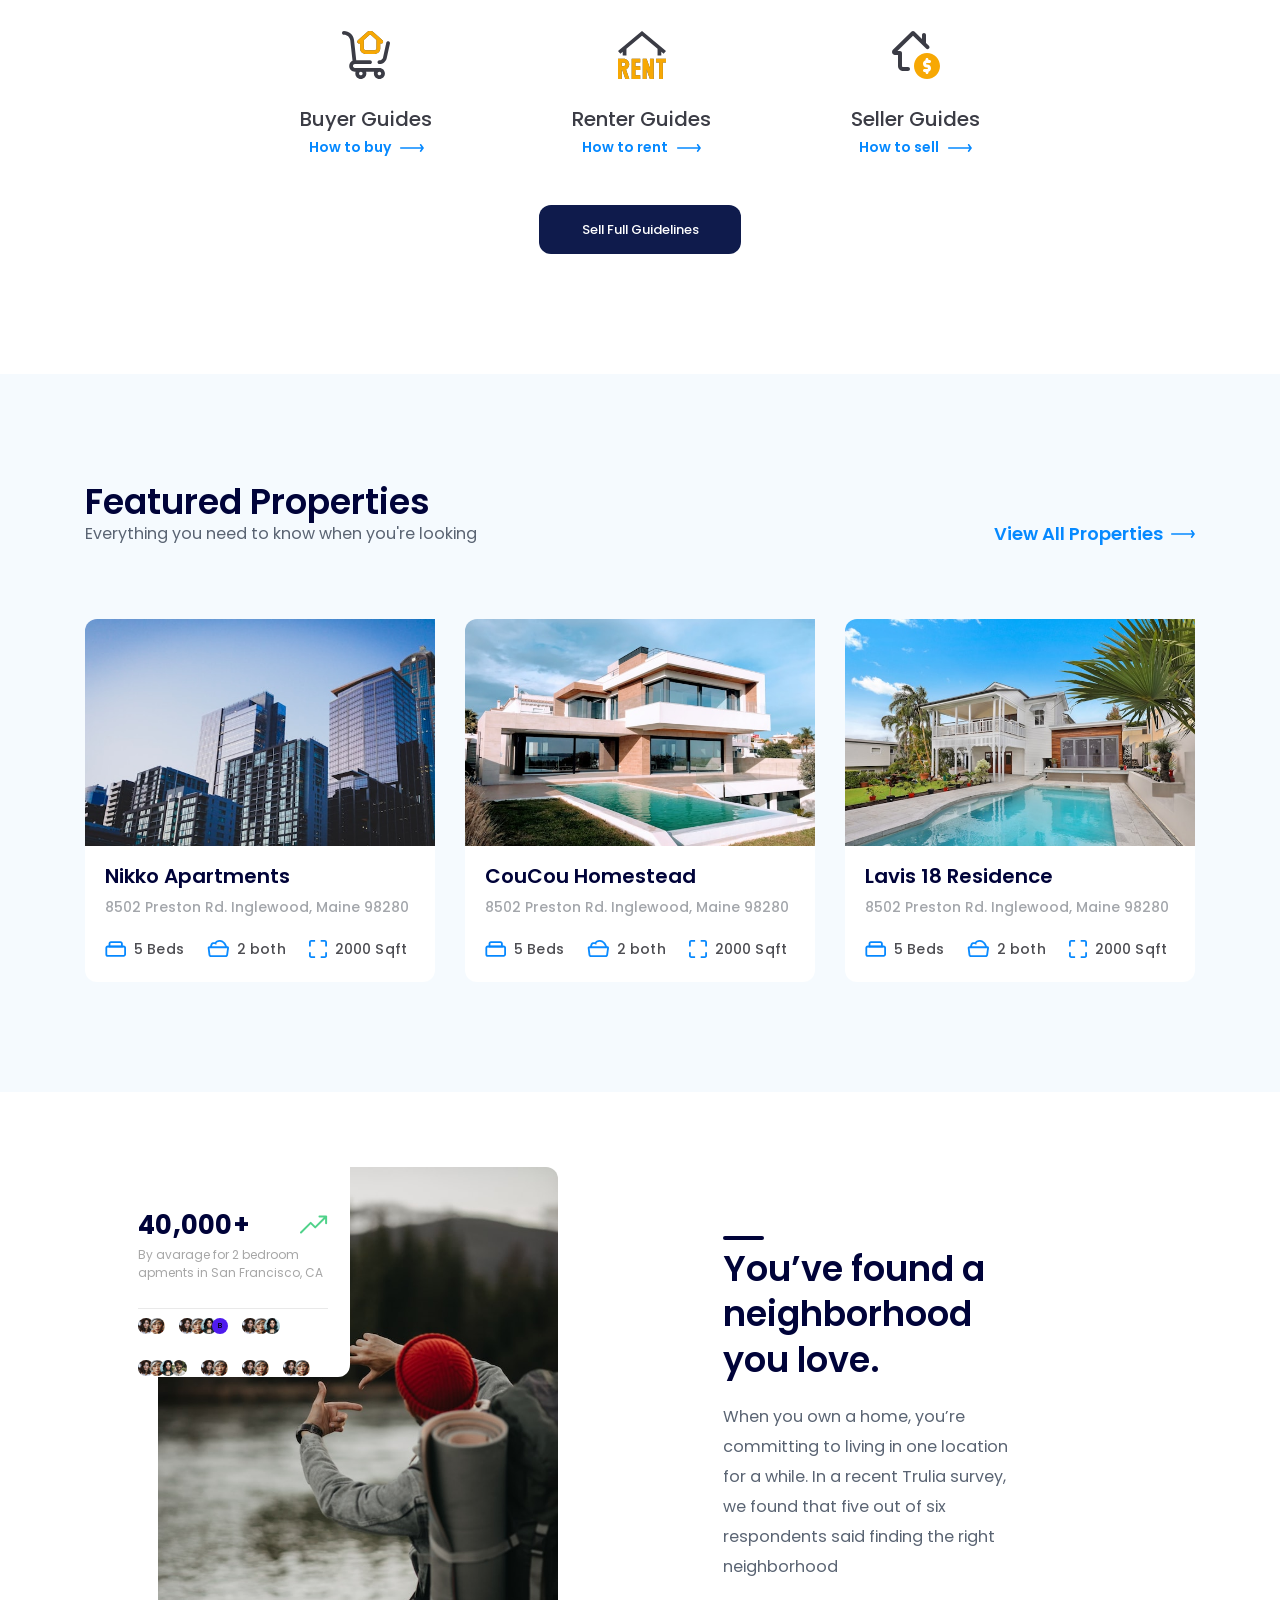
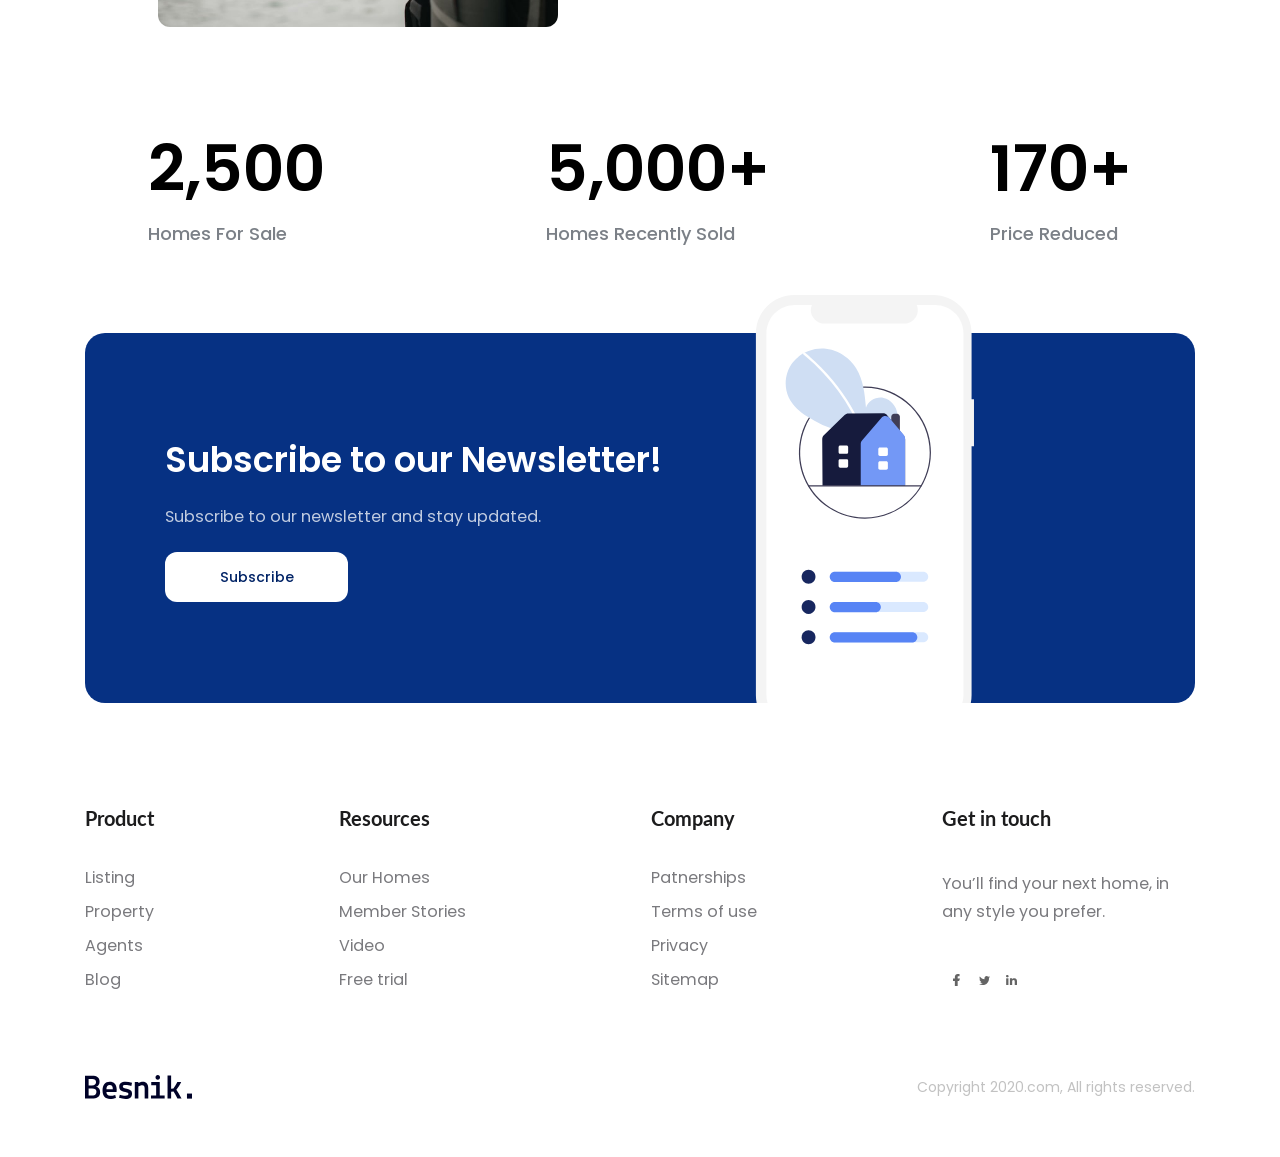
==== commit 61345a99: "Fix phần Client theo giống bản thiết kế" ====
--- a/index.html
+++ b/index.html
@@ -75,11 +75,21 @@
             <p class="desc">5 Star Ratings (2k+ Review)</p>
           </div>
           <div class="images">
-            <img src="assets/img/client-1.svg" alt="client 1" />
-            <img src="assets/img/client-2.svg" alt="client 2" />
-            <img src="assets/img/client-3.svg" alt="client 3" />
-            <img src="assets/img/client-4.svg" alt="client 4" />
-            <img src="assets/img/client-5.svg" alt="client 5" />
+            <a href="#!">
+              <img src="./assets/img/client-1.svg" alt="Client 1" />
+            </a>
+            <a href="#!">
+              <img src="./assets/img/client-2.svg" alt="Client 2" />
+            </a>
+            <a href="#!">
+              <img src="./assets/img/client-3.svg" alt="Client 3" />
+            </a>
+            <a href="#!">
+              <img src="./assets/img/client-4.svg" alt="Client 4" />
+            </a>
+            <a href="#!">
+              <img src="./assets/img/client-5.svg" alt="Client 5" />
+            </a>
           </div>
         </div>
       </div>
--- a/assets/css/styles.css
+++ b/assets/css/styles.css
@@ -85,7 +85,7 @@
   width: 51%;
 }
 .hero .sub-title {
-  color: #687691;
+  color: #687690;
   font-size: 1.8rem;
   font-weight: 500;
   line-height: 1.5;
@@ -136,7 +136,18 @@
 .clients .images {
   display: flex;
   justify-content: space-between;
-  margin-top: 96px;
+  margin-top: 70px;
+}
+.clients .images a {
+  display: flex;
+  align-items: center;
+  height: 90px;
+  padding: 0 42px;
+  border-radius: 12px;
+}
+
+.clients .images a:hover {
+  box-shadow: 0px 10px 20px rgba(0, 0, 0, 0.1);
 }
 /* ========== Guides ========== */
 .guides {
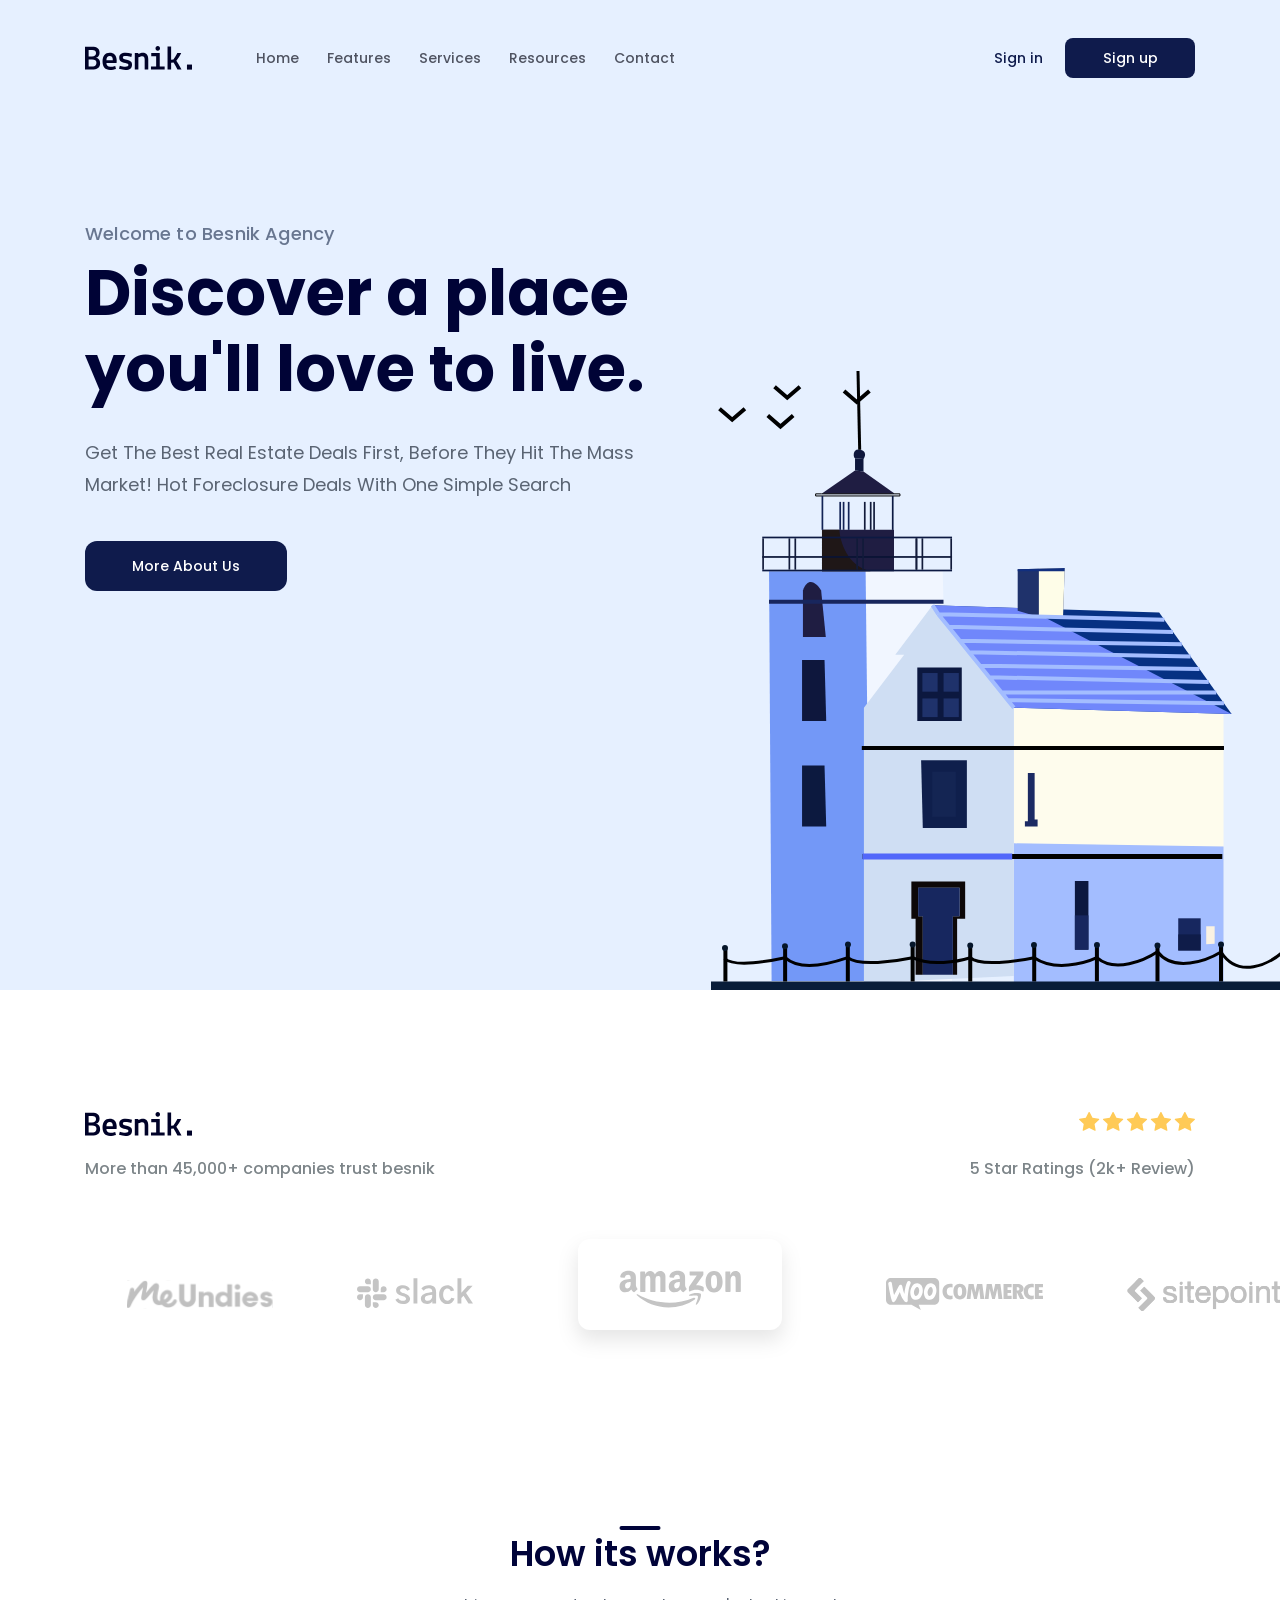
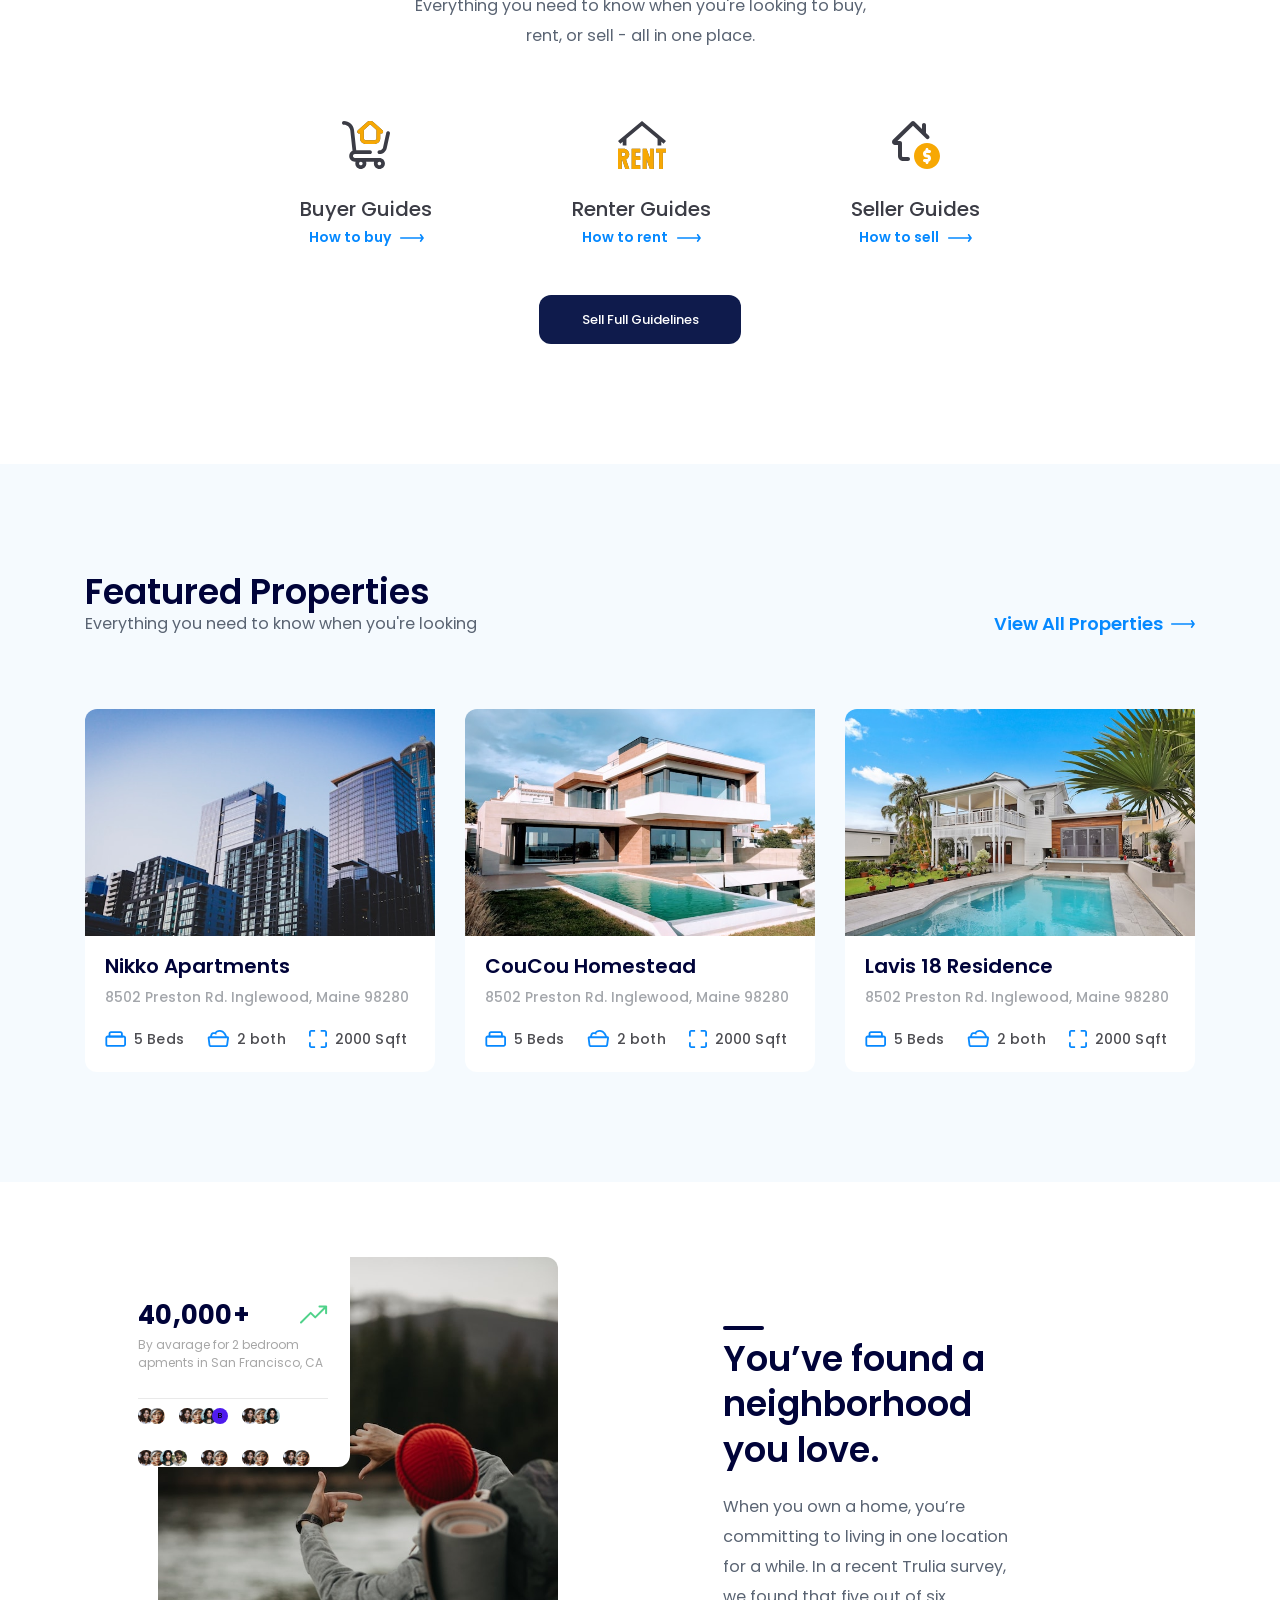
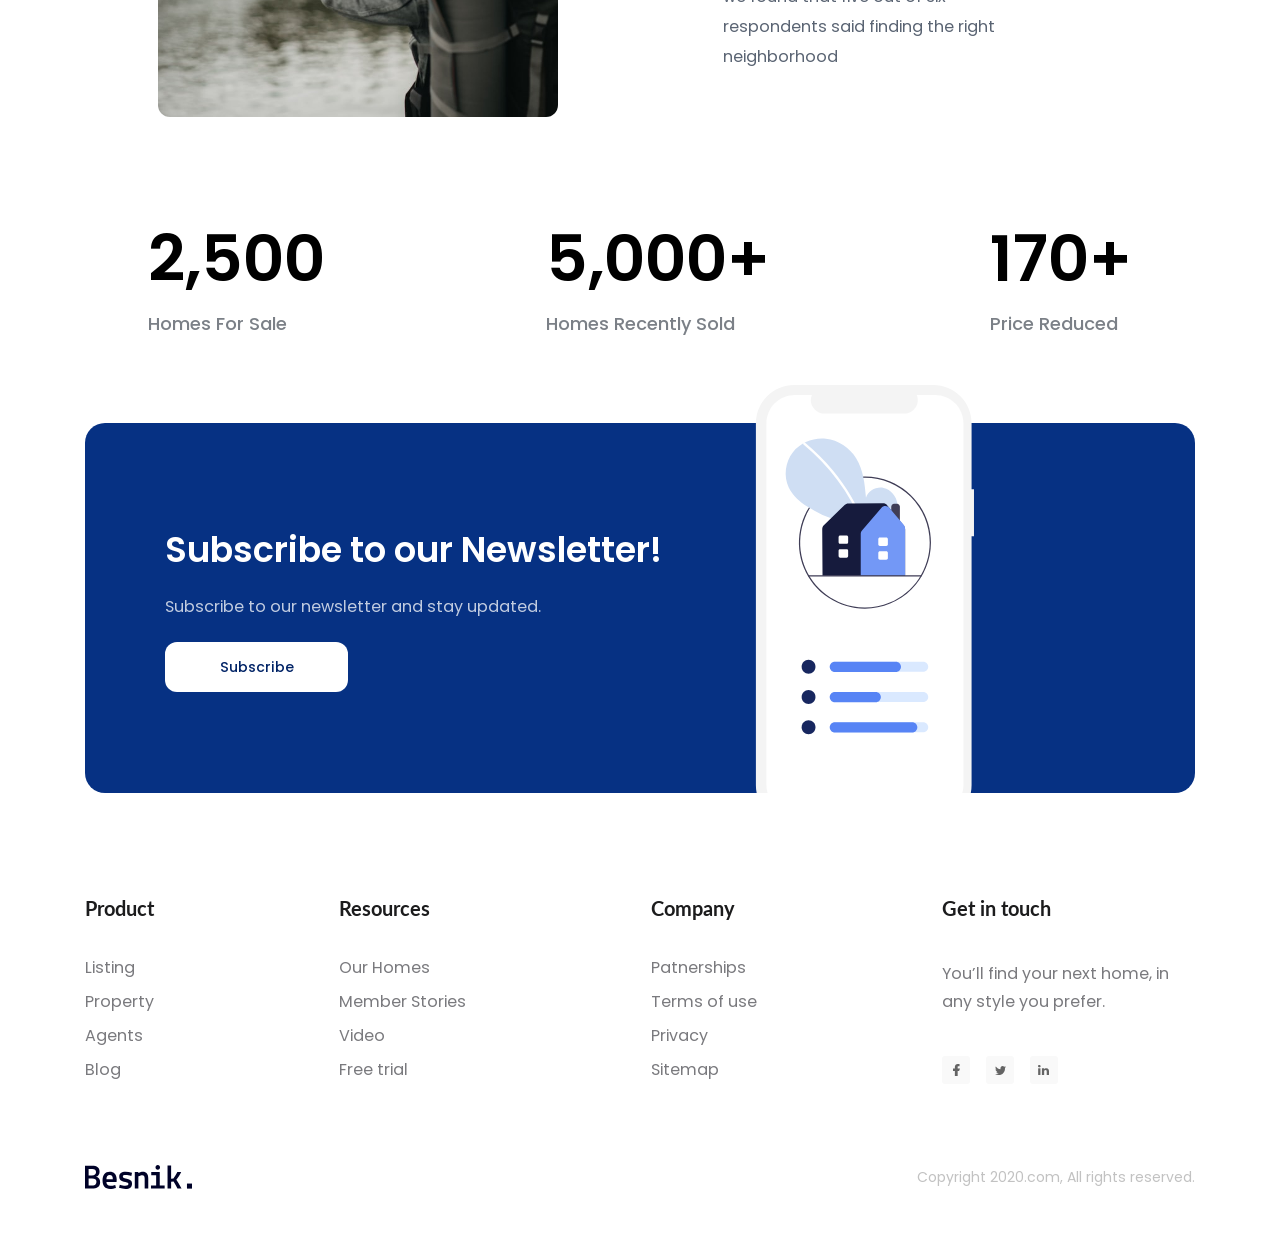
==== commit e4e832a4: "Cải thiện Header ( thêm position Sticker)" ====
--- a/index.html
+++ b/index.html
@@ -18,27 +18,35 @@
     <link rel="stylesheet" href="./assets/css/styles.css" />
   </head>
   <body>
-    <main style>
-      <!-- header -->
-      <header class="header">
-        <div class="content">
-          <nav class="navbar">
-            <!-- Logo -->
-            <img src="./assets/img/logo.svg" alt="Besnik." />
-            <!-- Navigation -->
-            <ul>
-              <li><a href="#!">Home</a></li>
-              <li><a href="#!">Features</a></li>
-              <li><a href="#!">Services</a></li>
-              <li><a href="#!">Resources</a></li>
-              <li><a href="#!">Contact</a></li>
-            </ul>
-            <!-- Action -->
-            <div class="action">
-              <a href="#!" class="action-link">Sign in</a>
-              <a href="#!" class="btn action-btn">Sign up</a>
-            </div>
-          </nav>
+    <main>
+      <header>
+        <header class="fixed-header">
+          <div class="content">
+              <!-- Navbar -->
+              <nav class="navbar">
+                  <!-- Logo -->
+                  <img src="./assets/img/logo.svg" alt="Besnik." />
+                  <!-- Navigation -->
+                  <div class="navbar-group">
+                    <ul>
+                        <li><a href="#!">Home</a></li>
+                        <li><a href="#!">Features</a></li>
+                        <li><a href="#!">Services</a></li>
+                        <li><a href="#!">Resources</a></li>
+                        <li><a href="#!">Contact</a></li>
+                    </ul>
+                    <!-- Action -->
+                    <div class="actions">
+                        <a href="#!" class="action-link">Sign in</a>
+                        <a href="#!" class="btn action-btn">Sign up</a>
+                    </div>
+                  </div>
+              </nav>
+          </div>
+      </header>
+      <!-- Hero -->
+      <div class="hero-wrap">
+        <div class="content">
           <div class="hero">
             <div class="info">
               <p class="sub-title">Welcome to Besnik Agency</p>
@@ -57,7 +65,7 @@
             />
           </div>
         </div>
-      </header>
+      </div>
       <!-- Clients -->
       <div class="clients">
         <div class="content">
--- a/assets/css/styles.css
+++ b/assets/css/styles.css
@@ -42,16 +42,32 @@
   overflow: hidden;
 }
 /* ==========  Header  ========== */
-.header {
+.fixed-header {
+  background: #e6f0ff;
+  padding-top: 26px;
+  position: sticky;
+  top: -26px;
+  z-index: 1;
+}
+.hero-wrap {
   position: relative;
+  display: flex;
+  flex-direction: column;
   background: #e6f0ff;
   height: 100vh;
 }
 .navbar {
   display: flex;
   align-items: center;
-  padding-top: 38px;
-}
+  padding: 12px 0;
+}
+.navbar-group {
+  width: 100%;
+  display: flex;
+  align-items: center;
+  justify-content: space-between;
+}
+
 .navbar ul {
   display: flex;
   margin-left: 50px;
@@ -539,6 +555,11 @@
   width: 28px;
   height: 28px;
   border-radius: 3px;
+  background: #f9f9f9;
+}
+
+.footer .social-link + .social-link {
+  margin-left: 16px;
 }
 
 .footer .social-link:hover {
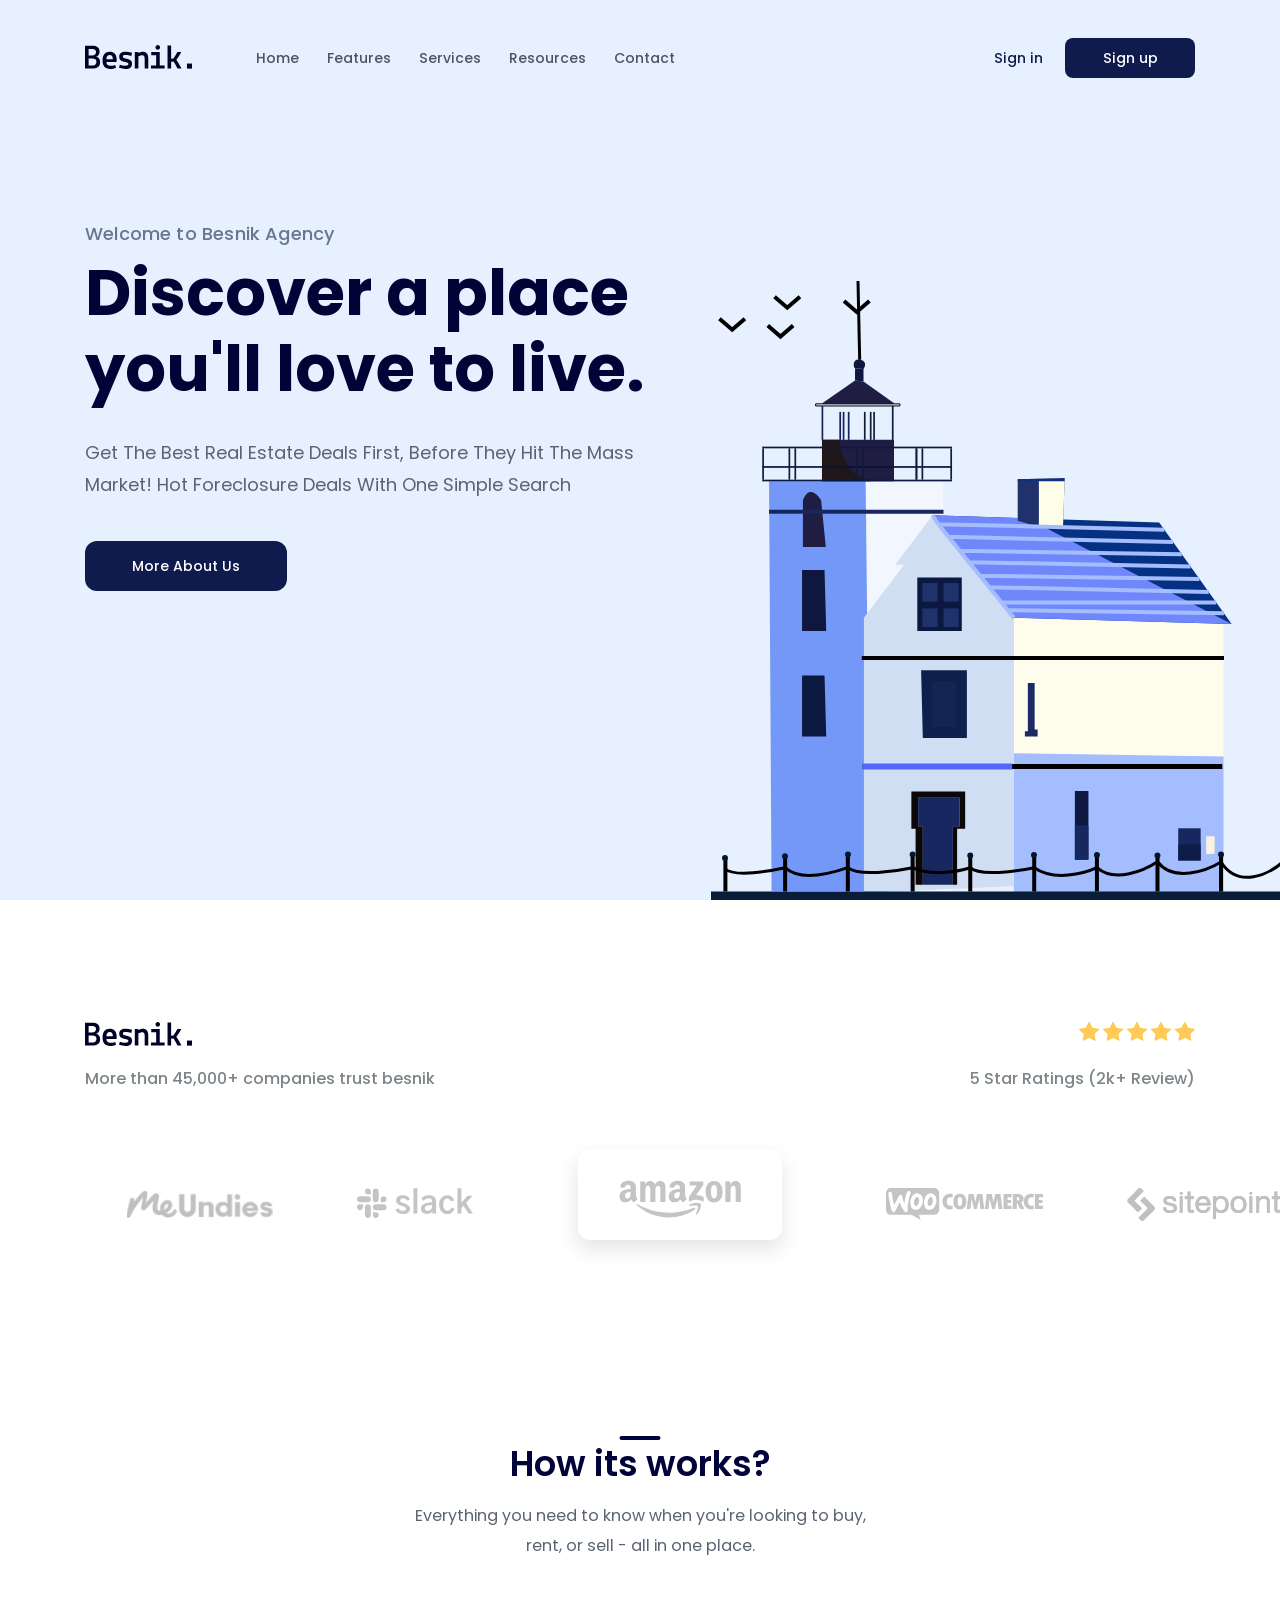
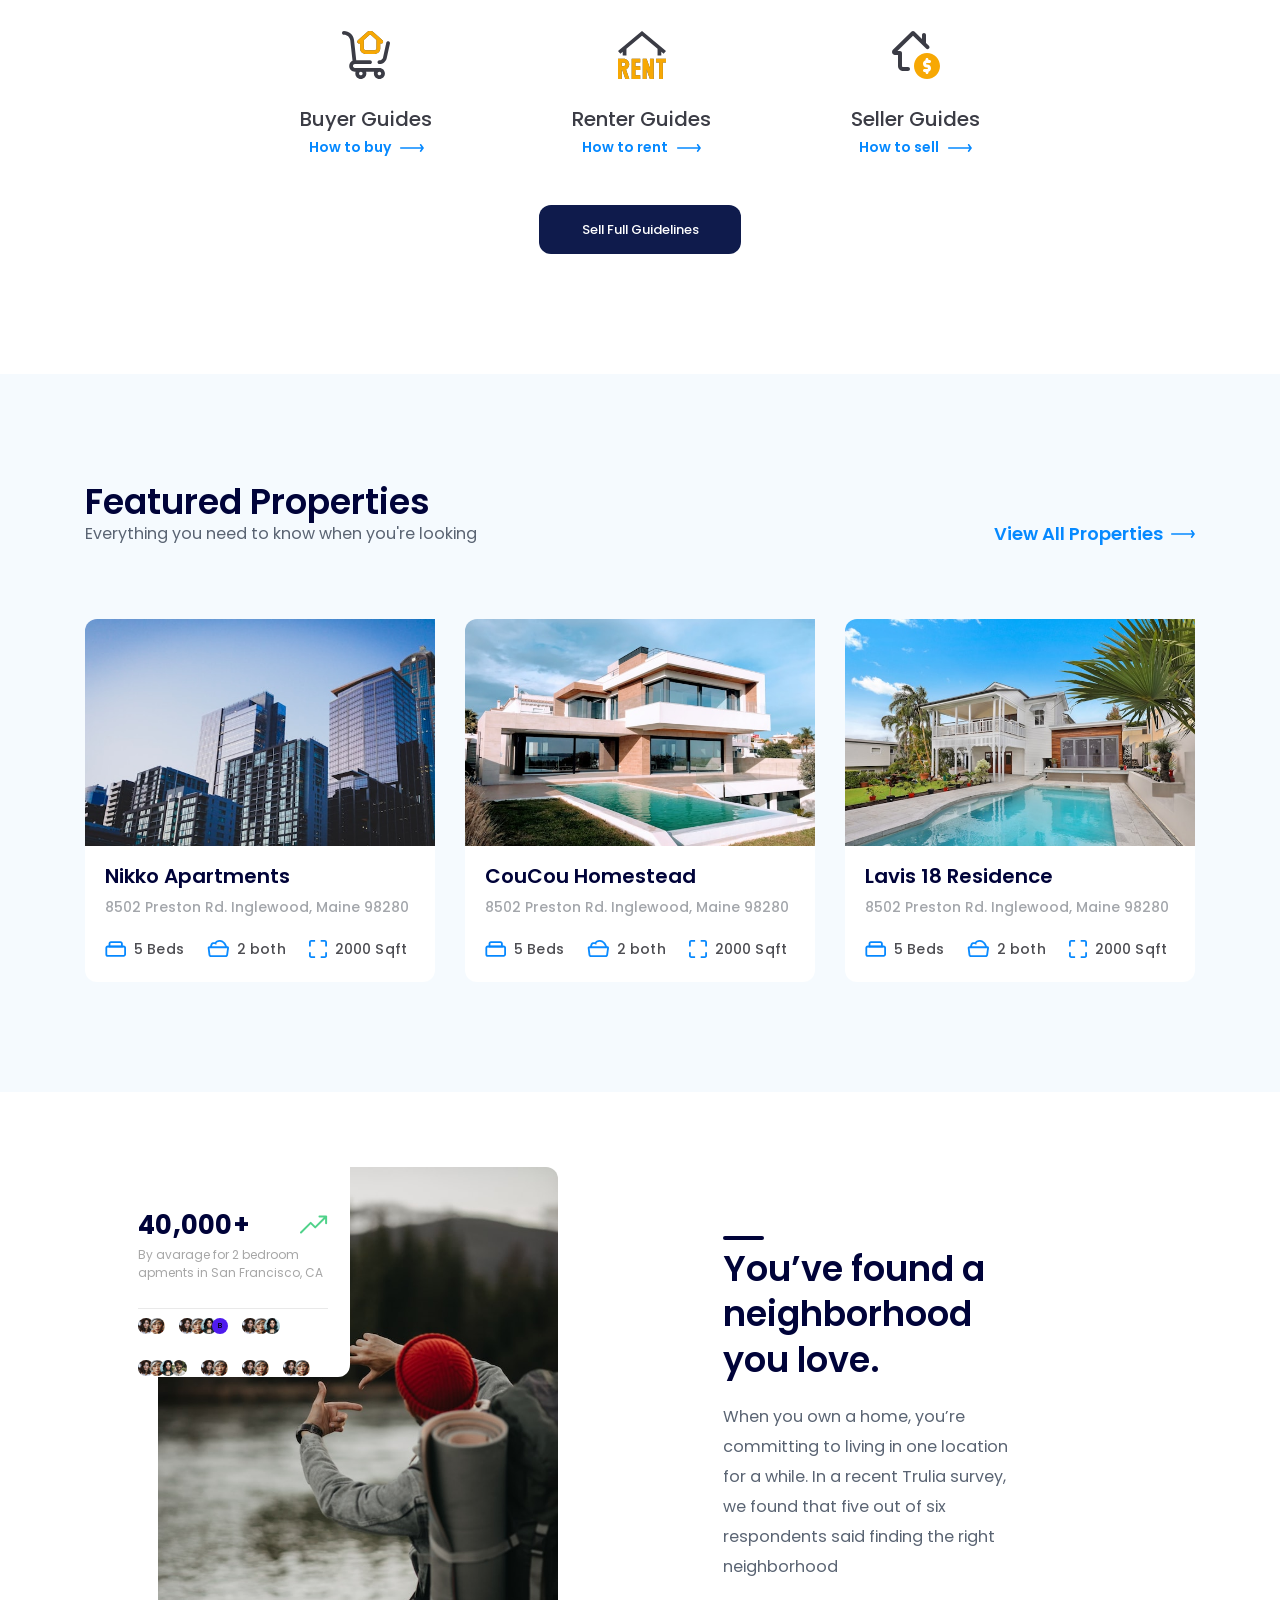
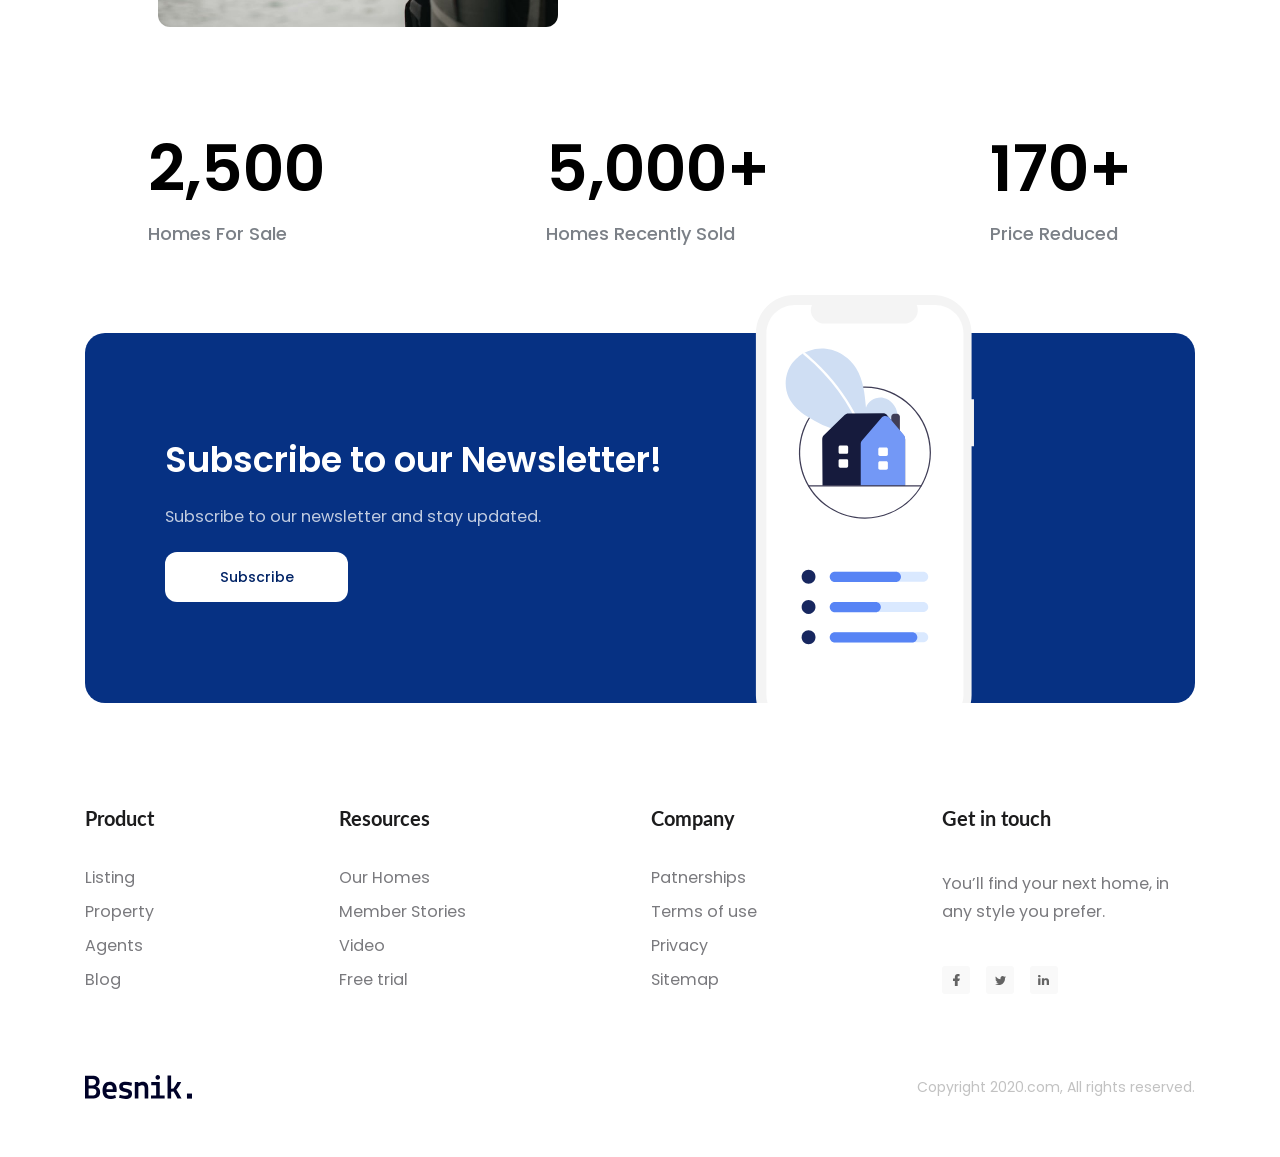
==== commit 67bc0fd0: "Fix logo" ====
--- a/index.html
+++ b/index.html
@@ -25,7 +25,10 @@
               <!-- Navbar -->
               <nav class="navbar">
                   <!-- Logo -->
-                  <img src="./assets/img/logo.svg" alt="Besnik." />
+                  <a href="#!">
+                    <img src="./assets/img/logo.svg" alt="Besnik." />
+                </a>
+
                   <!-- Navigation -->
                   <div class="navbar-group">
                     <ul>
--- a/assets/css/styles.css
+++ b/assets/css/styles.css
@@ -54,7 +54,7 @@
   display: flex;
   flex-direction: column;
   background: #e6f0ff;
-  height: 100vh;
+  height: calc(100vh - 90px);
 }
 .navbar {
   display: flex;
@@ -67,7 +67,6 @@
   align-items: center;
   justify-content: space-between;
 }
-
 .navbar ul {
   display: flex;
   margin-left: 50px;
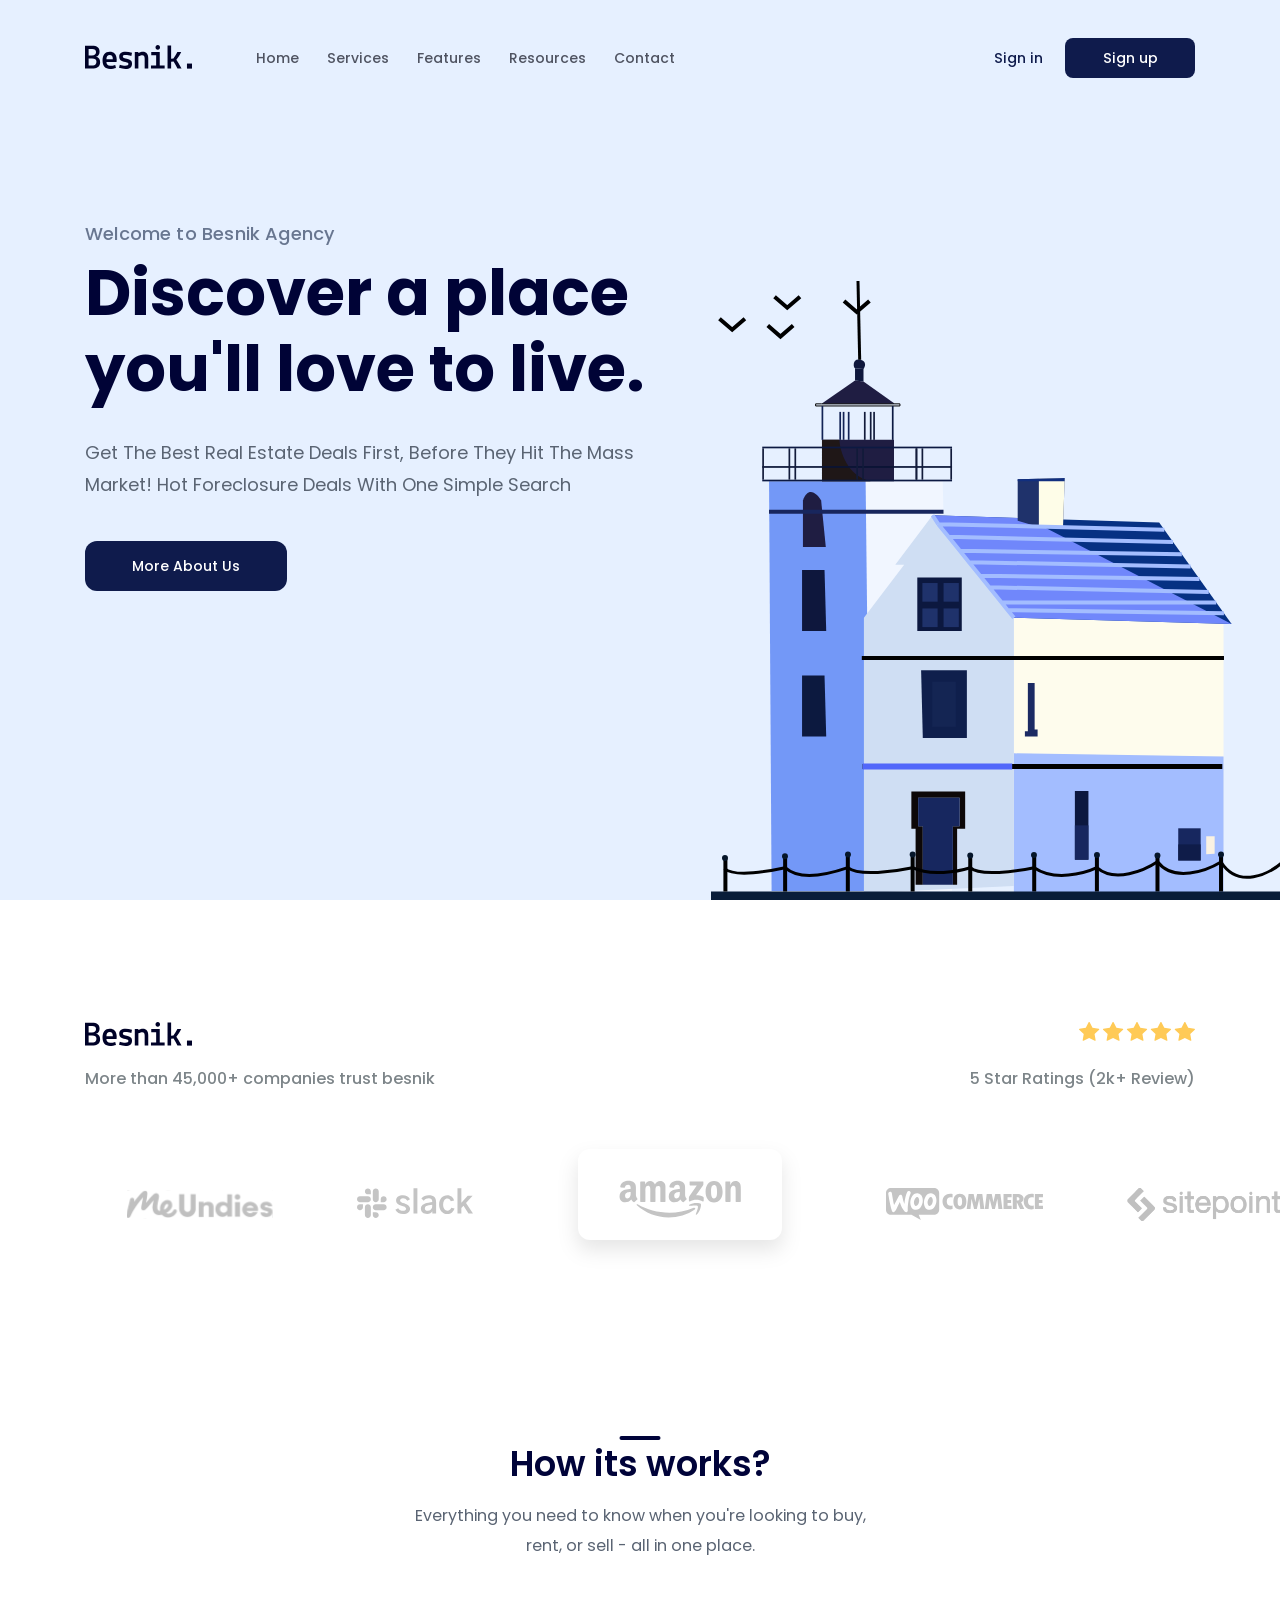
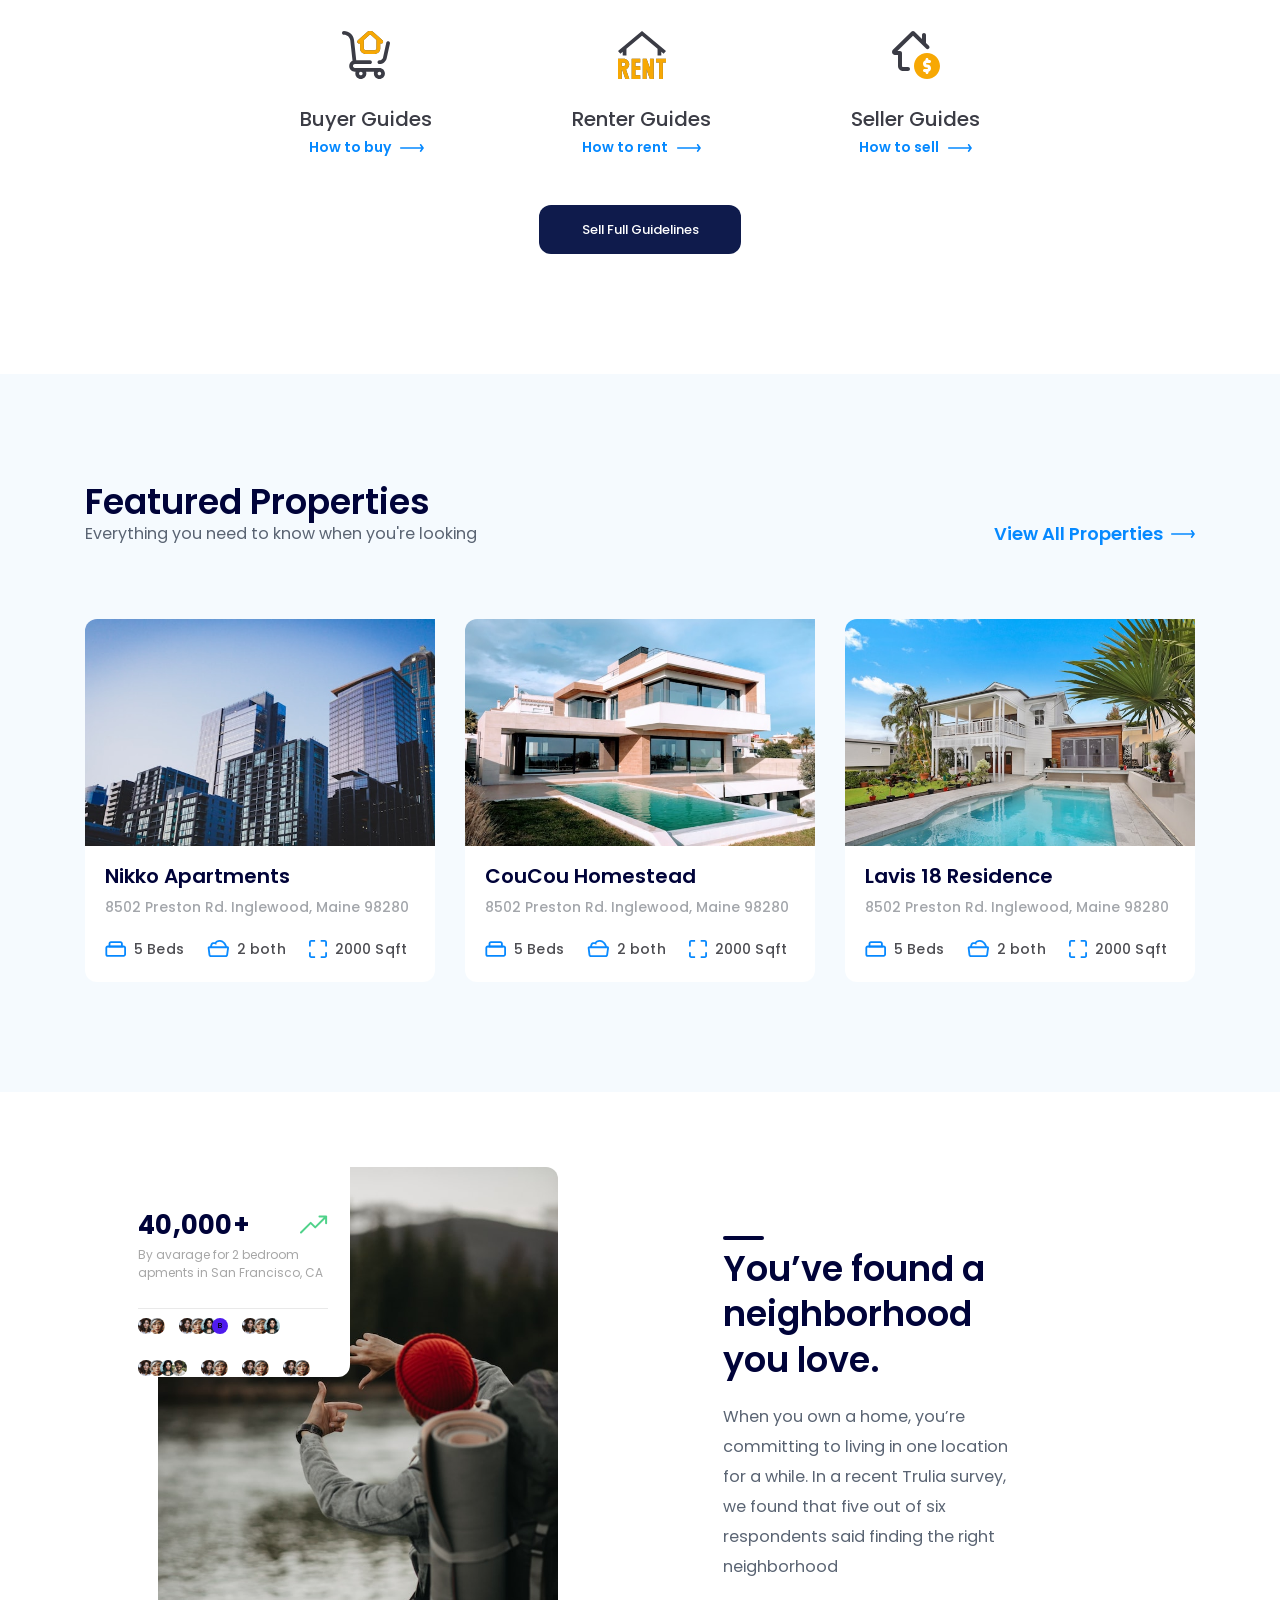
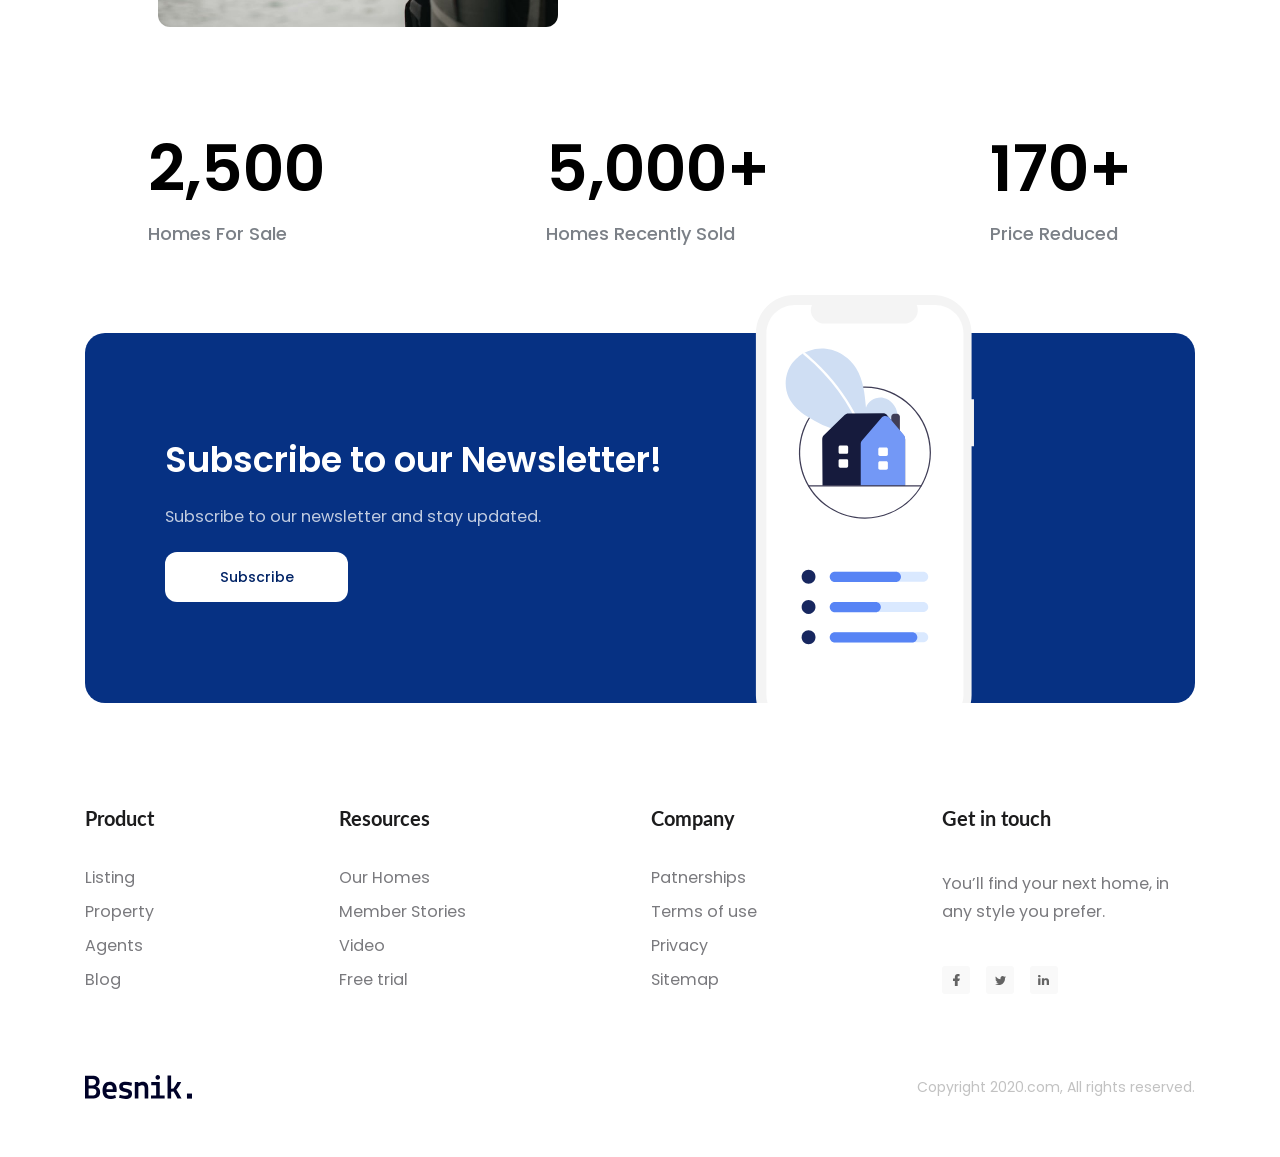
==== commit 61fc9e3a: "Fix bug Navbar" ====
--- a/index.html
+++ b/index.html
@@ -18,7 +18,7 @@
     <link rel="stylesheet" href="./assets/css/styles.css" />
   </head>
   <body>
-    <main>
+    <main id="home">
       <header>
         <header class="fixed-header">
           <div class="content">
@@ -32,11 +32,11 @@
                   <!-- Navigation -->
                   <div class="navbar-group">
                     <ul>
-                        <li><a href="#!">Home</a></li>
-                        <li><a href="#!">Features</a></li>
-                        <li><a href="#!">Services</a></li>
-                        <li><a href="#!">Resources</a></li>
-                        <li><a href="#!">Contact</a></li>
+                      <li><a href="#home">Home</a></li>
+                      <li><a href="#services">Services</a></li>
+                      <li><a href="#features">Features</a></li>
+                      <li><a href="#resources">Resources</a></li>
+                      <li><a href="#contact">Contact</a></li>
                     </ul>
                     <!-- Action -->
                     <div class="actions">
@@ -105,7 +105,7 @@
         </div>
       </div>
       <!-- Guides -->
-      <div class="guides">
+      <div id="services" class="guides">
         <div class="content">
           <h2 class="sub-title">How its works?</h2>
           <p class="desc">
@@ -158,7 +158,7 @@
         </div>
       </div>
       <!-- Featured -->
-      <div class="feature">
+      <div id="features" class="feature">
         <div class="content">
           <header>
             <h2 class="sub-title">Featured Properties</h2>
@@ -255,7 +255,7 @@
         </div>
       </div>
       <!-- Stats -->
-      <div class="stats">
+      <div id="resources" class="stats">
         <div class="content">
           <div class="row">
             <div class="img-block">
@@ -415,7 +415,7 @@
         </div>
       </div>
       <!-- Subscription -->
-      <div class="subscription">
+      <div id="contact" class="subscription">
         <div class="content">
           <div class="body">
             <div class="info">
--- a/assets/css/styles.css
+++ b/assets/css/styles.css
@@ -10,6 +10,10 @@
 body {
   font-size: 1.6rem;
   font-family: "Poppins", sans-serif;
+}
+html,
+body {
+  scroll-behavior: smooth;
 }
 /* Common */
 a {
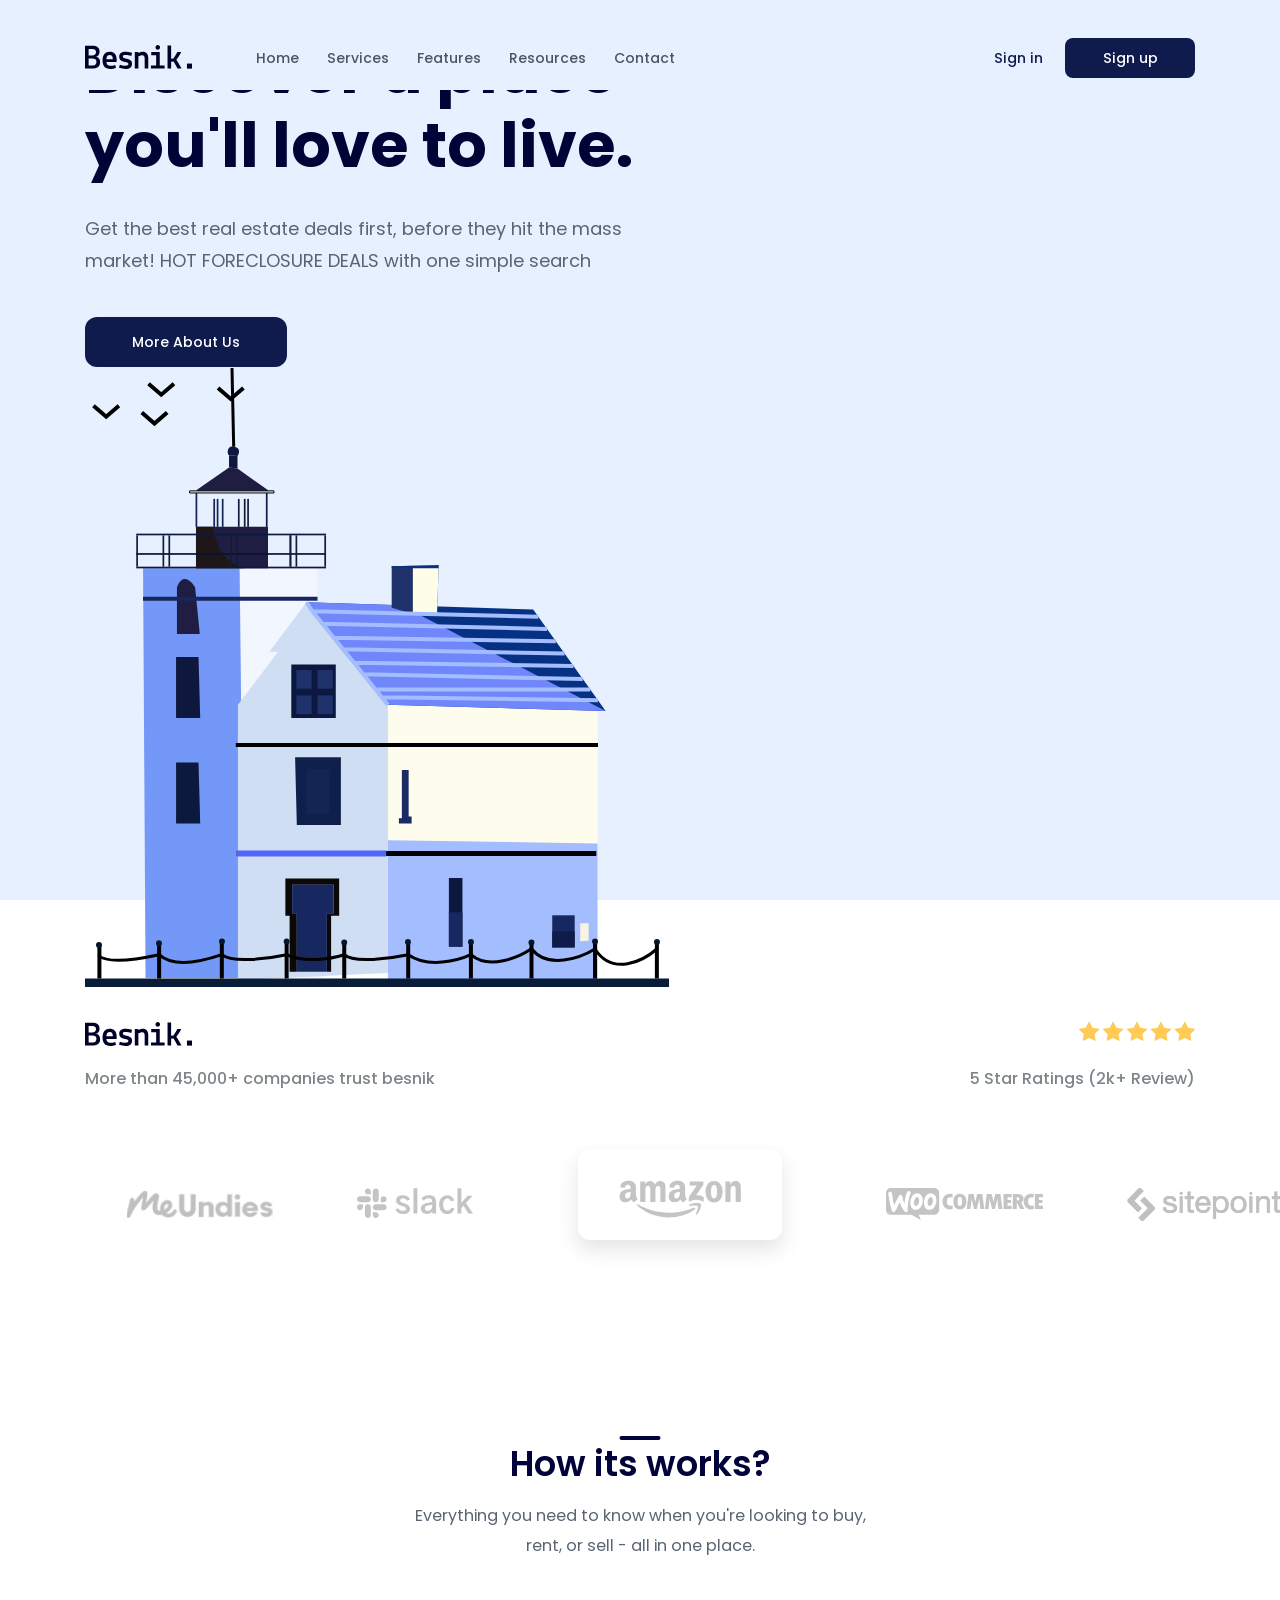
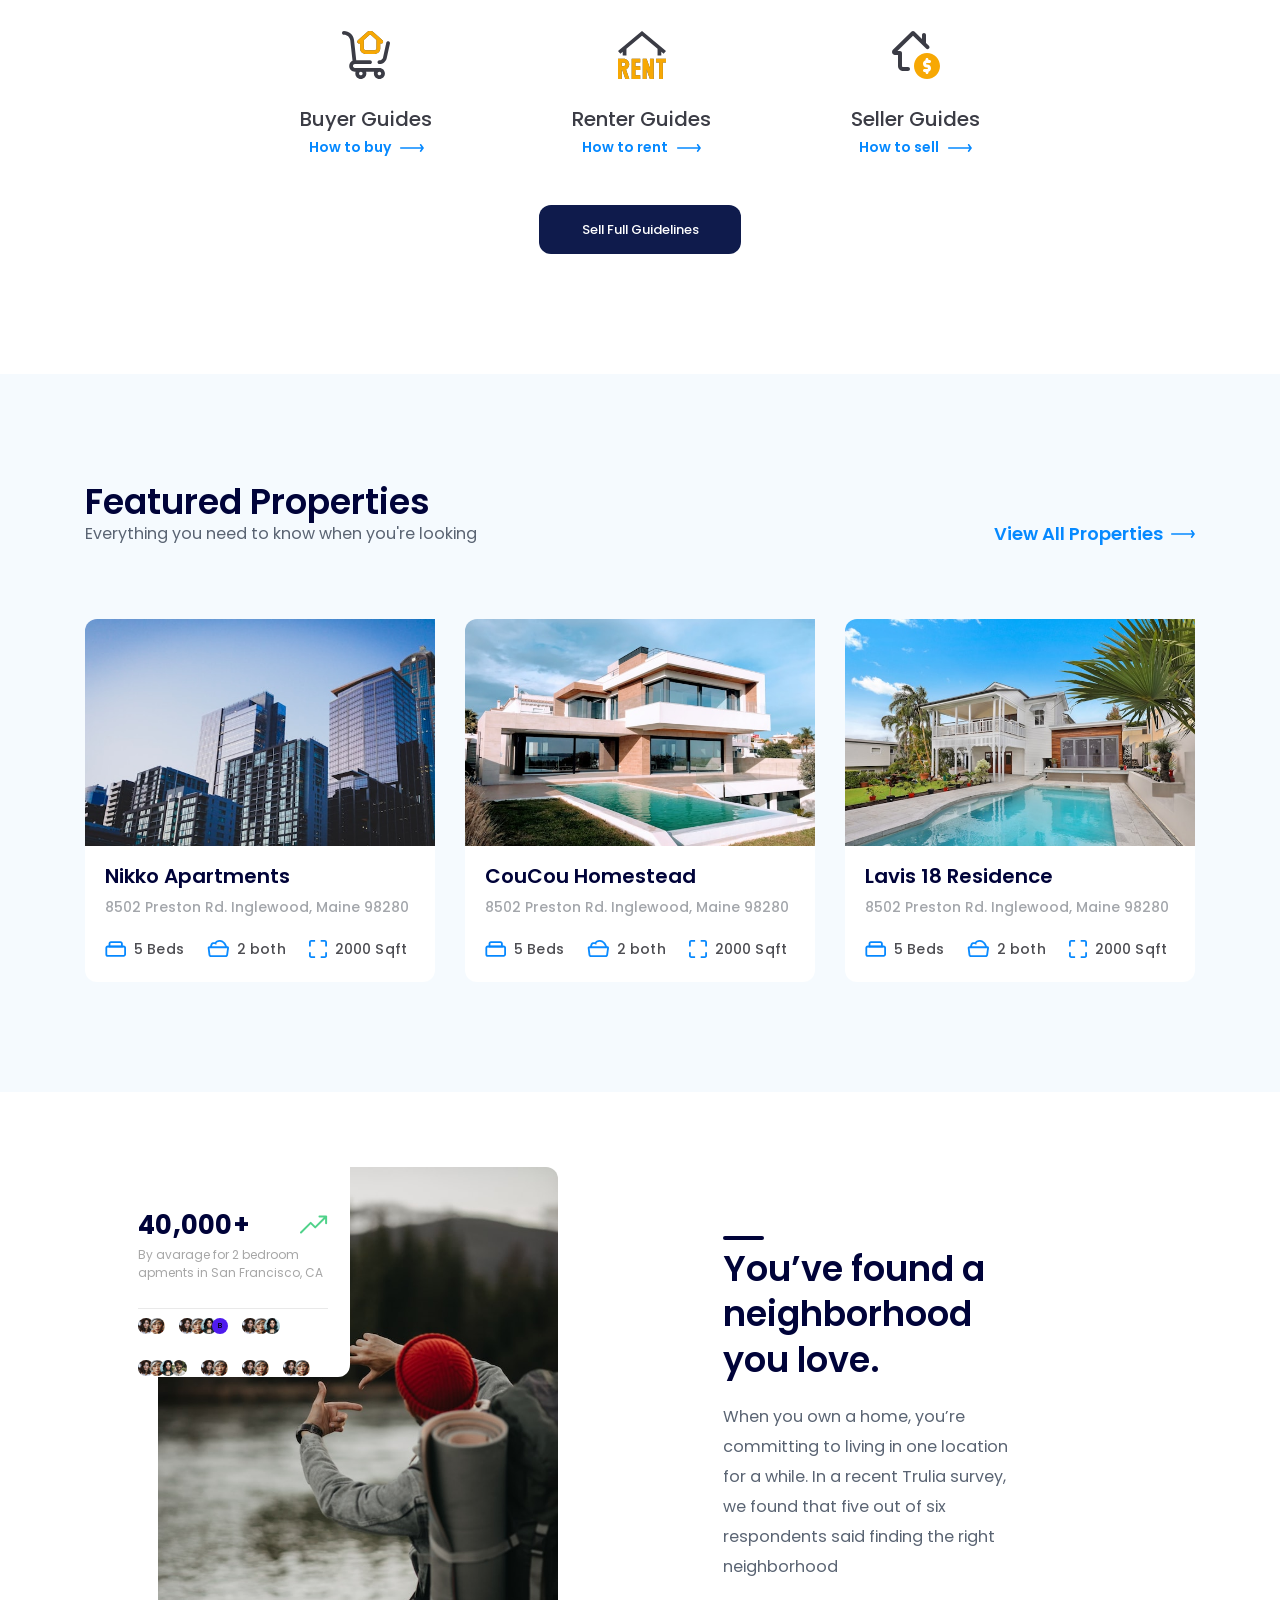
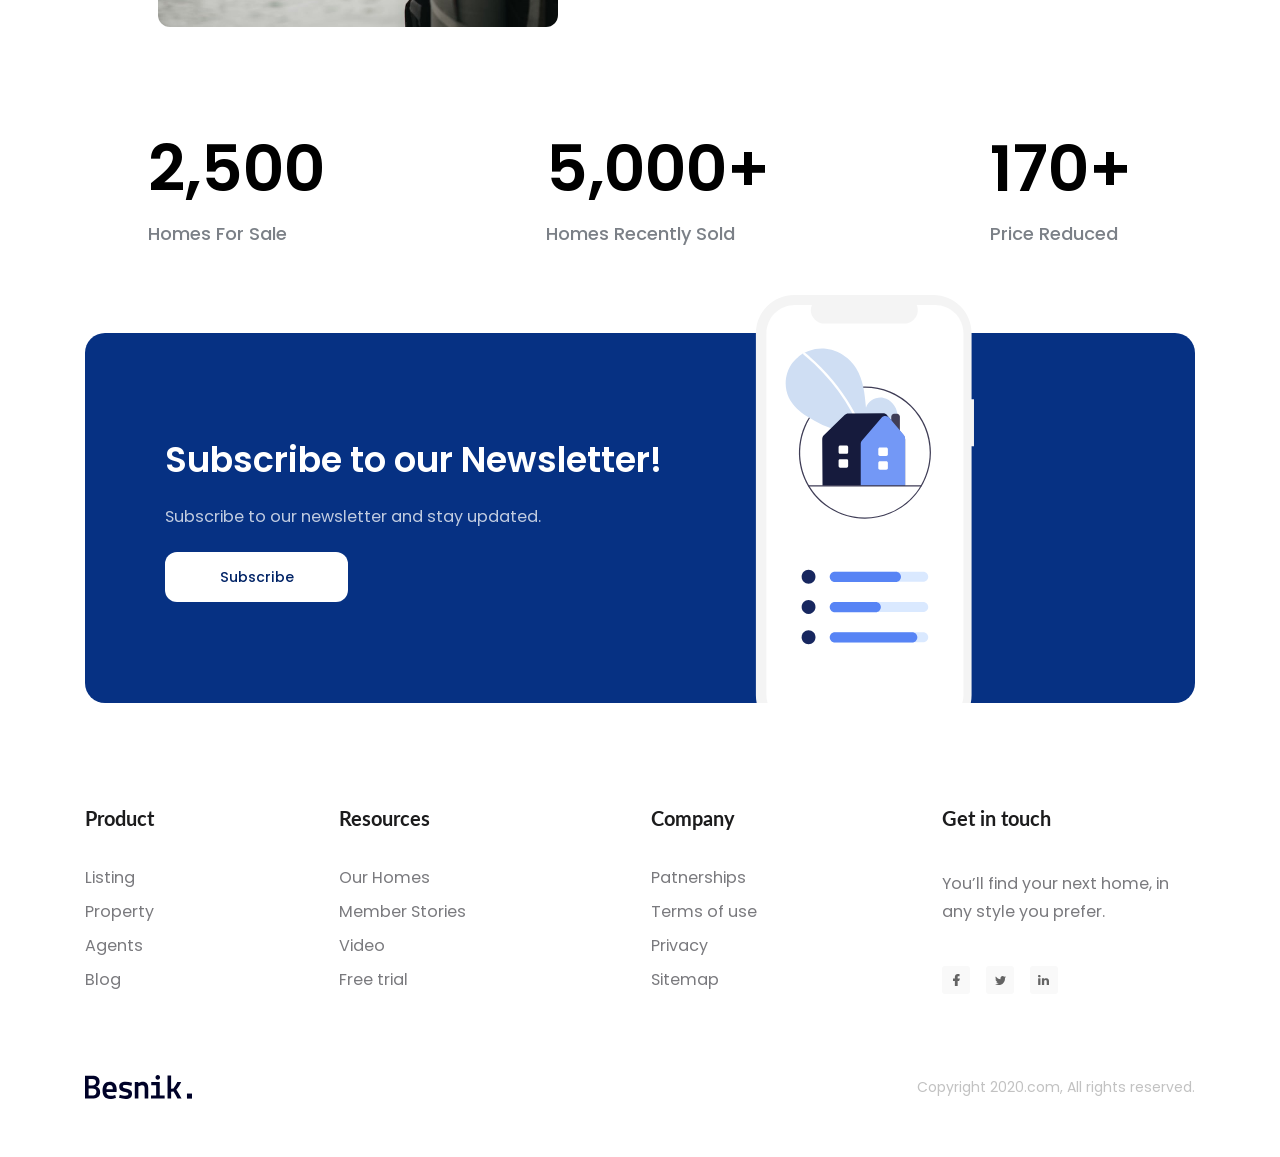
==== commit a980b56e: "Fix phần nội dung của hero" ====
--- a/index.html
+++ b/index.html
@@ -18,7 +18,7 @@
     <link rel="stylesheet" href="./assets/css/styles.css" />
   </head>
   <body>
-    <main id="home">
+    <main>
       <header>
         <header class="fixed-header">
           <div class="content">
@@ -32,7 +32,7 @@
                   <!-- Navigation -->
                   <div class="navbar-group">
                     <ul>
-                      <li><a href="#home">Home</a></li>
+                      <li><a href="#">Home</a></li>
                       <li><a href="#services">Services</a></li>
                       <li><a href="#features">Features</a></li>
                       <li><a href="#resources">Resources</a></li>
@@ -50,22 +50,24 @@
       <!-- Hero -->
       <div class="hero-wrap">
         <div class="content">
-          <div class="hero">
-            <div class="info">
-              <p class="sub-title">Welcome to Besnik Agency</p>
-              <h1 class="title">Discover a place you'll love to live.</h1>
-              <p class="desc">
-                get the best real estate deals first, before they hit the mass
-                market! Hot foreclosure deals with one simple search
-              </p>
-              <!-- call to action -->
-              <a href="#!" class="btn hero-cta">More About Us</a>
-            </div>
-            <img
-              src="assets/img/house illustration.svg"
-              alt="Discover a place you'll love to live."
-              class="hero-img"
-            />
+          <div class="info">
+            <p class="sub-title">Welcome to Besnik Agency</p>
+            <h1 class="title">
+                Discover a place you'll love to live.
+            </h1>
+            <p class="desc">
+                Get the best real estate deals first, before they
+                hit the mass market! HOT FORECLOSURE DEALS with one
+                simple search
+            </p>
+            <a href="#!" class="btn hero-cta">More About Us</a>
+        </div>
+
+        <img
+            src="./assets/img/house illustration.svg"
+            alt="Discover a place you'll love to live."
+            class="house-img"
+        />
           </div>
         </div>
       </div>
--- a/assets/css/styles.css
+++ b/assets/css/styles.css
@@ -59,6 +59,7 @@
   flex-direction: column;
   background: #e6f0ff;
   height: calc(100vh - 90px);
+  justify-content: center;
 }
 .navbar {
   display: flex;
@@ -97,33 +98,29 @@
   margin-left: 18px;
   border-radius: 8px;
 }
-.hero {
-  margin-top: 130px;
-}
-.hero .info {
+.hero-wrap .info {
   width: 51%;
 }
-.hero .sub-title {
-  color: #687690;
+.hero-wrap .sub-title {
+  font-weight: 500;
   font-size: 1.8rem;
-  font-weight: 500;
   line-height: 1.5;
   letter-spacing: 0.01em;
-}
-.hero .title {
+  color: #687690;
+}
+.hero-wrap .title {
   margin-top: 8px;
+  font-weight: 700;
+  font-size: 6.2rem;
+  line-height: 1.19;
   color: #000336;
-  font-size: 6.4rem;
-  font-weight: 700;
-  line-height: 1.19;
-}
-.hero .desc {
+}
+.hero-wrap .desc {
+  margin-top: 30px;
+  font-weight: 400;
+  font-size: 1.8rem;
+  line-height: 1.78;
   color: #5a6473;
-  font-size: 1.8rem;
-  font-weight: 400;
-  line-height: 32px;
-  text-transform: capitalize;
-  margin-top: 30px;
 }
 .hero-cta {
   width: 170px;
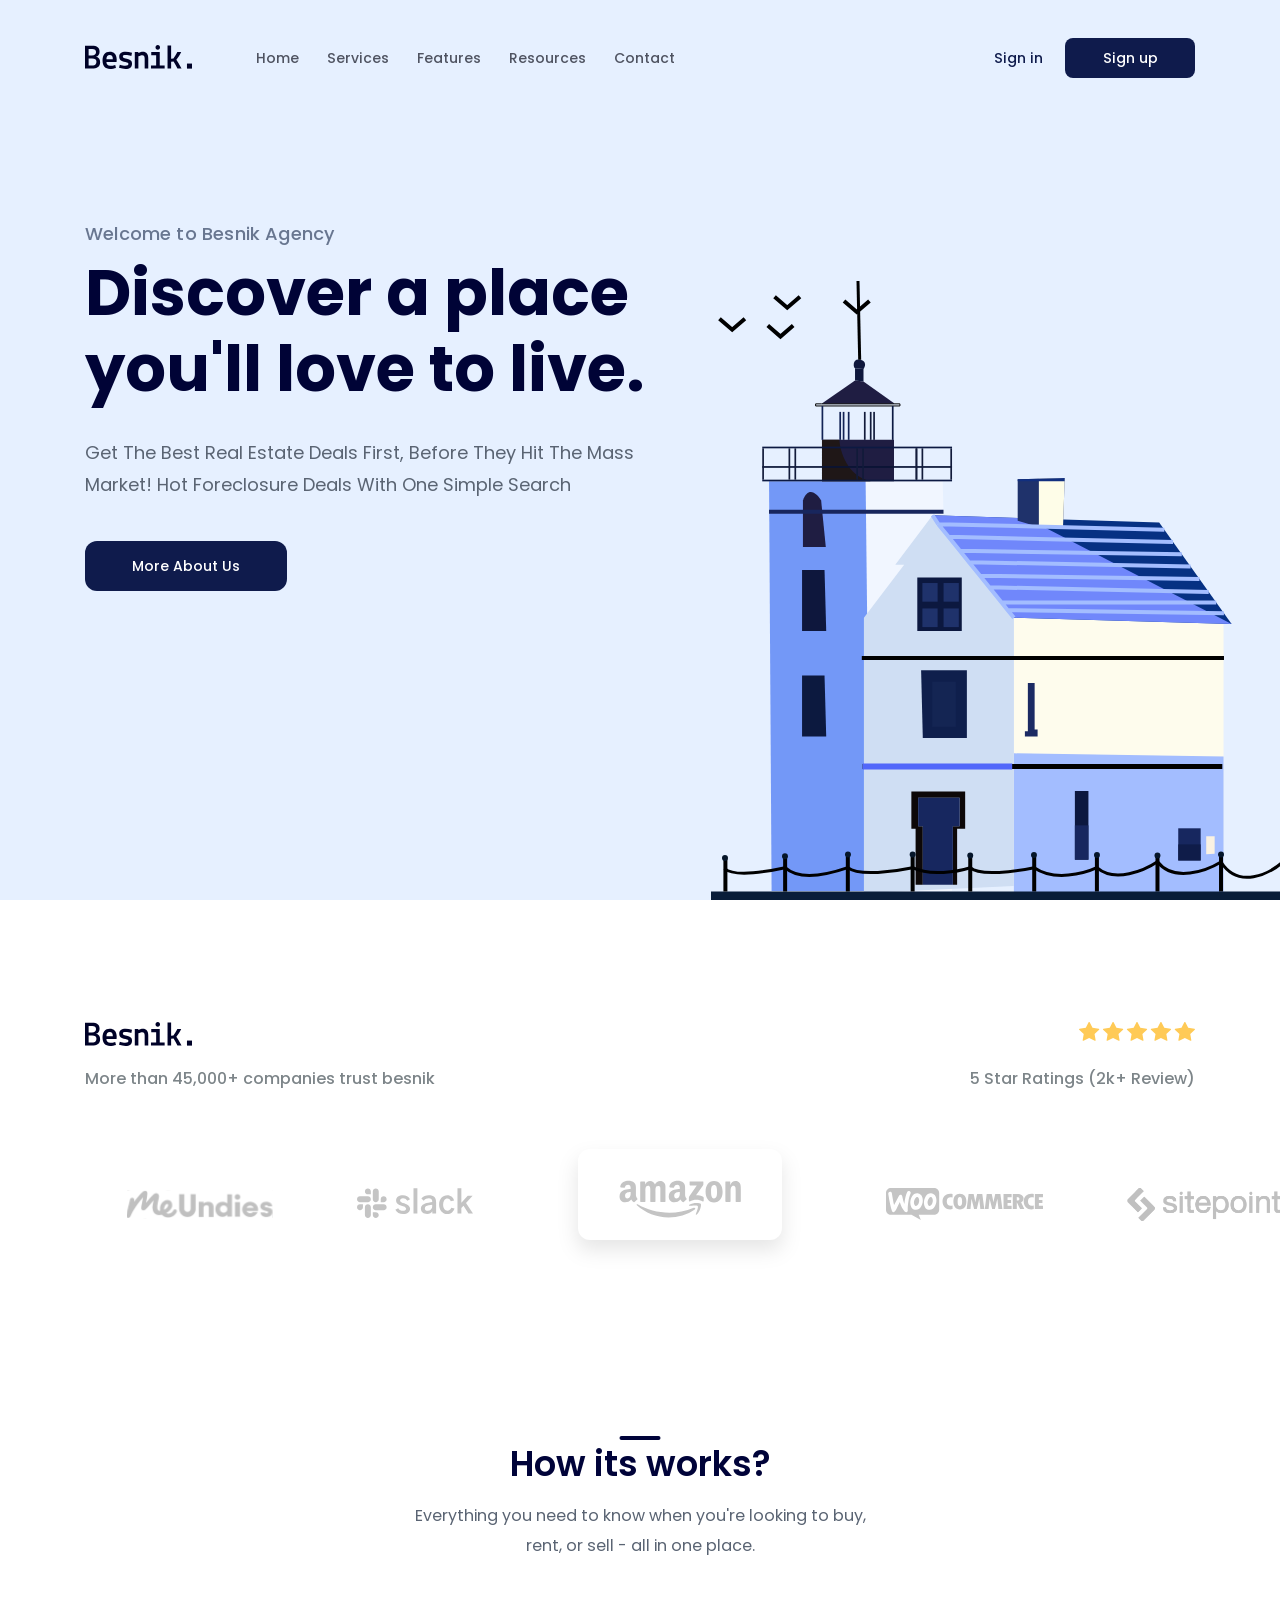
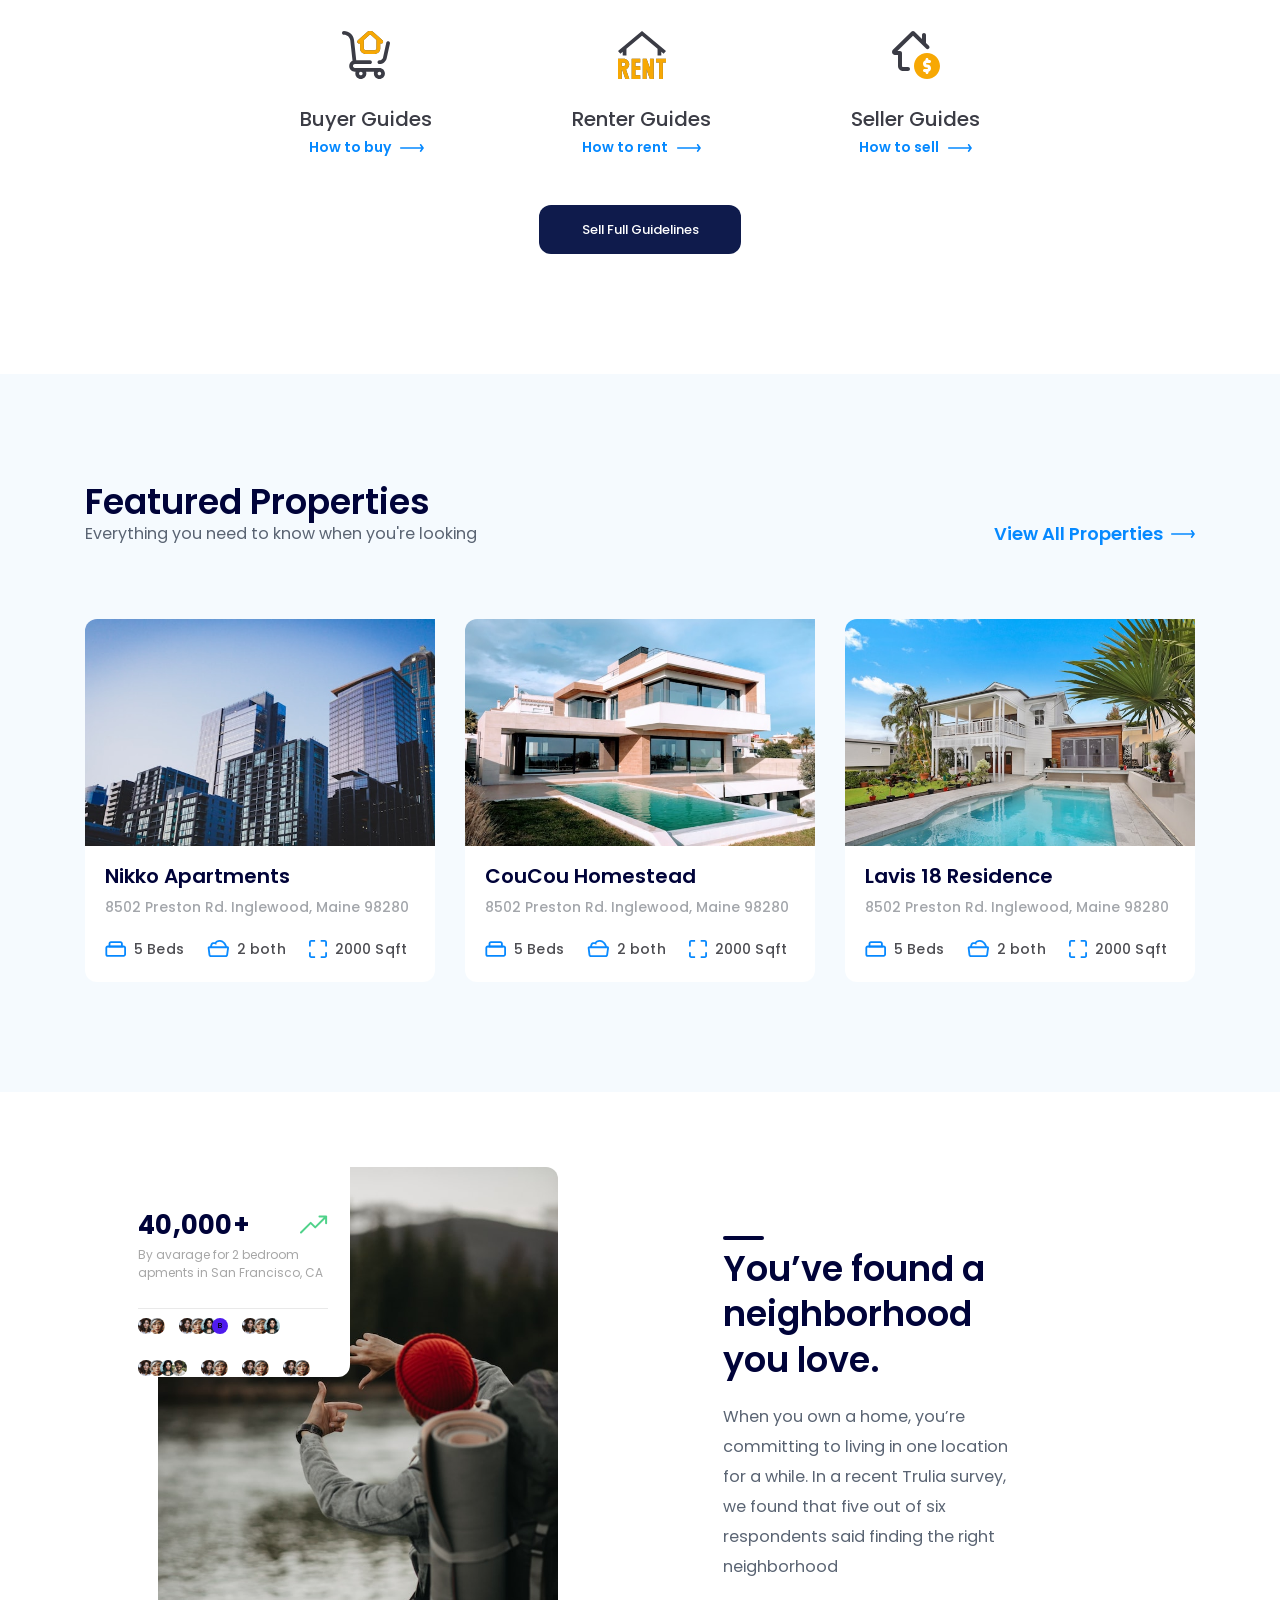
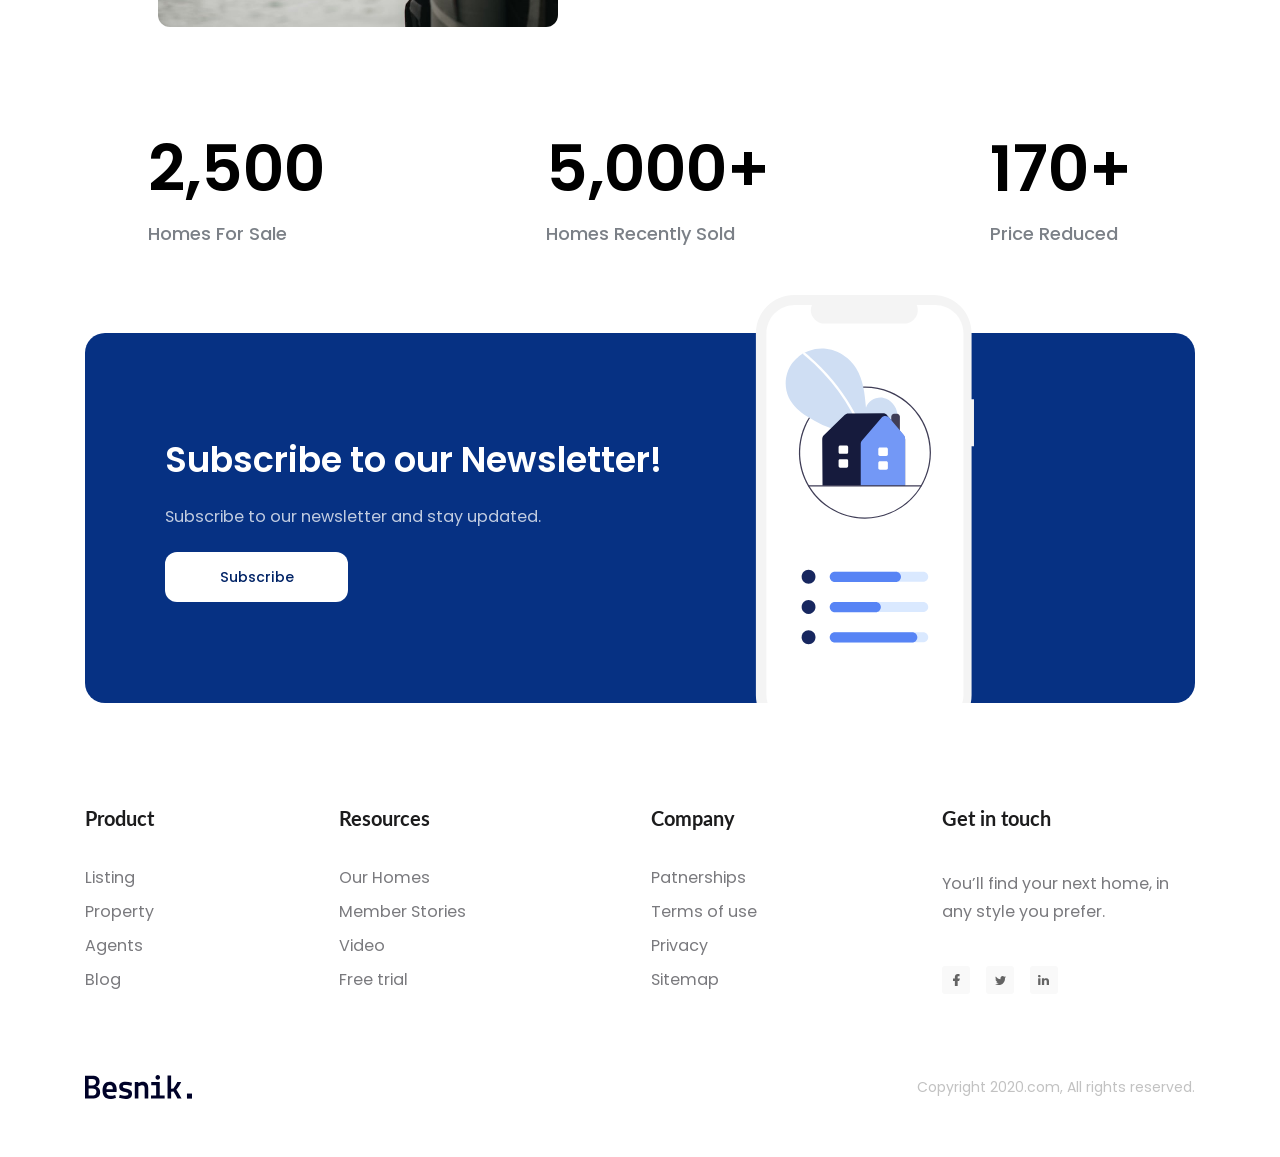
==== commit ef8f8f2b: "Add files via upload Re-up save file cũ vì chưa fix được phần hero và bỏ favicon" ====
--- a/index.html
+++ b/index.html
@@ -18,7 +18,7 @@
     <link rel="stylesheet" href="./assets/css/styles.css" />
   </head>
   <body>
-    <main>
+    <main id="home">
       <header>
         <header class="fixed-header">
           <div class="content">
@@ -32,7 +32,7 @@
                   <!-- Navigation -->
                   <div class="navbar-group">
                     <ul>
-                      <li><a href="#">Home</a></li>
+                      <li><a href="#home">Home</a></li>
                       <li><a href="#services">Services</a></li>
                       <li><a href="#features">Features</a></li>
                       <li><a href="#resources">Resources</a></li>
@@ -50,24 +50,22 @@
       <!-- Hero -->
       <div class="hero-wrap">
         <div class="content">
-          <div class="info">
-            <p class="sub-title">Welcome to Besnik Agency</p>
-            <h1 class="title">
-                Discover a place you'll love to live.
-            </h1>
-            <p class="desc">
-                Get the best real estate deals first, before they
-                hit the mass market! HOT FORECLOSURE DEALS with one
-                simple search
-            </p>
-            <a href="#!" class="btn hero-cta">More About Us</a>
-        </div>
-
-        <img
-            src="./assets/img/house illustration.svg"
-            alt="Discover a place you'll love to live."
-            class="house-img"
-        />
+          <div class="hero">
+            <div class="info">
+              <p class="sub-title">Welcome to Besnik Agency</p>
+              <h1 class="title">Discover a place you'll love to live.</h1>
+              <p class="desc">
+                get the best real estate deals first, before they hit the mass
+                market! Hot foreclosure deals with one simple search
+              </p>
+              <!-- call to action -->
+              <a href="#!" class="btn hero-cta">More About Us</a>
+            </div>
+            <img
+              src="assets/img/house illustration.svg"
+              alt="Discover a place you'll love to live."
+              class="hero-img"
+            />
           </div>
         </div>
       </div>
--- a/assets/css/styles.css
+++ b/assets/css/styles.css
@@ -59,7 +59,6 @@
   flex-direction: column;
   background: #e6f0ff;
   height: calc(100vh - 90px);
-  justify-content: center;
 }
 .navbar {
   display: flex;
@@ -98,29 +97,33 @@
   margin-left: 18px;
   border-radius: 8px;
 }
-.hero-wrap .info {
+.hero {
+  margin-top: 130px;
+}
+.hero .info {
   width: 51%;
 }
-.hero-wrap .sub-title {
-  font-weight: 500;
+.hero .sub-title {
+  color: #687690;
   font-size: 1.8rem;
+  font-weight: 500;
   line-height: 1.5;
   letter-spacing: 0.01em;
-  color: #687690;
-}
-.hero-wrap .title {
+}
+.hero .title {
   margin-top: 8px;
+  color: #000336;
+  font-size: 6.4rem;
   font-weight: 700;
-  font-size: 6.2rem;
   line-height: 1.19;
-  color: #000336;
-}
-.hero-wrap .desc {
+}
+.hero .desc {
+  color: #5a6473;
+  font-size: 1.8rem;
+  font-weight: 400;
+  line-height: 32px;
+  text-transform: capitalize;
   margin-top: 30px;
-  font-weight: 400;
-  font-size: 1.8rem;
-  line-height: 1.78;
-  color: #5a6473;
 }
 .hero-cta {
   width: 170px;
